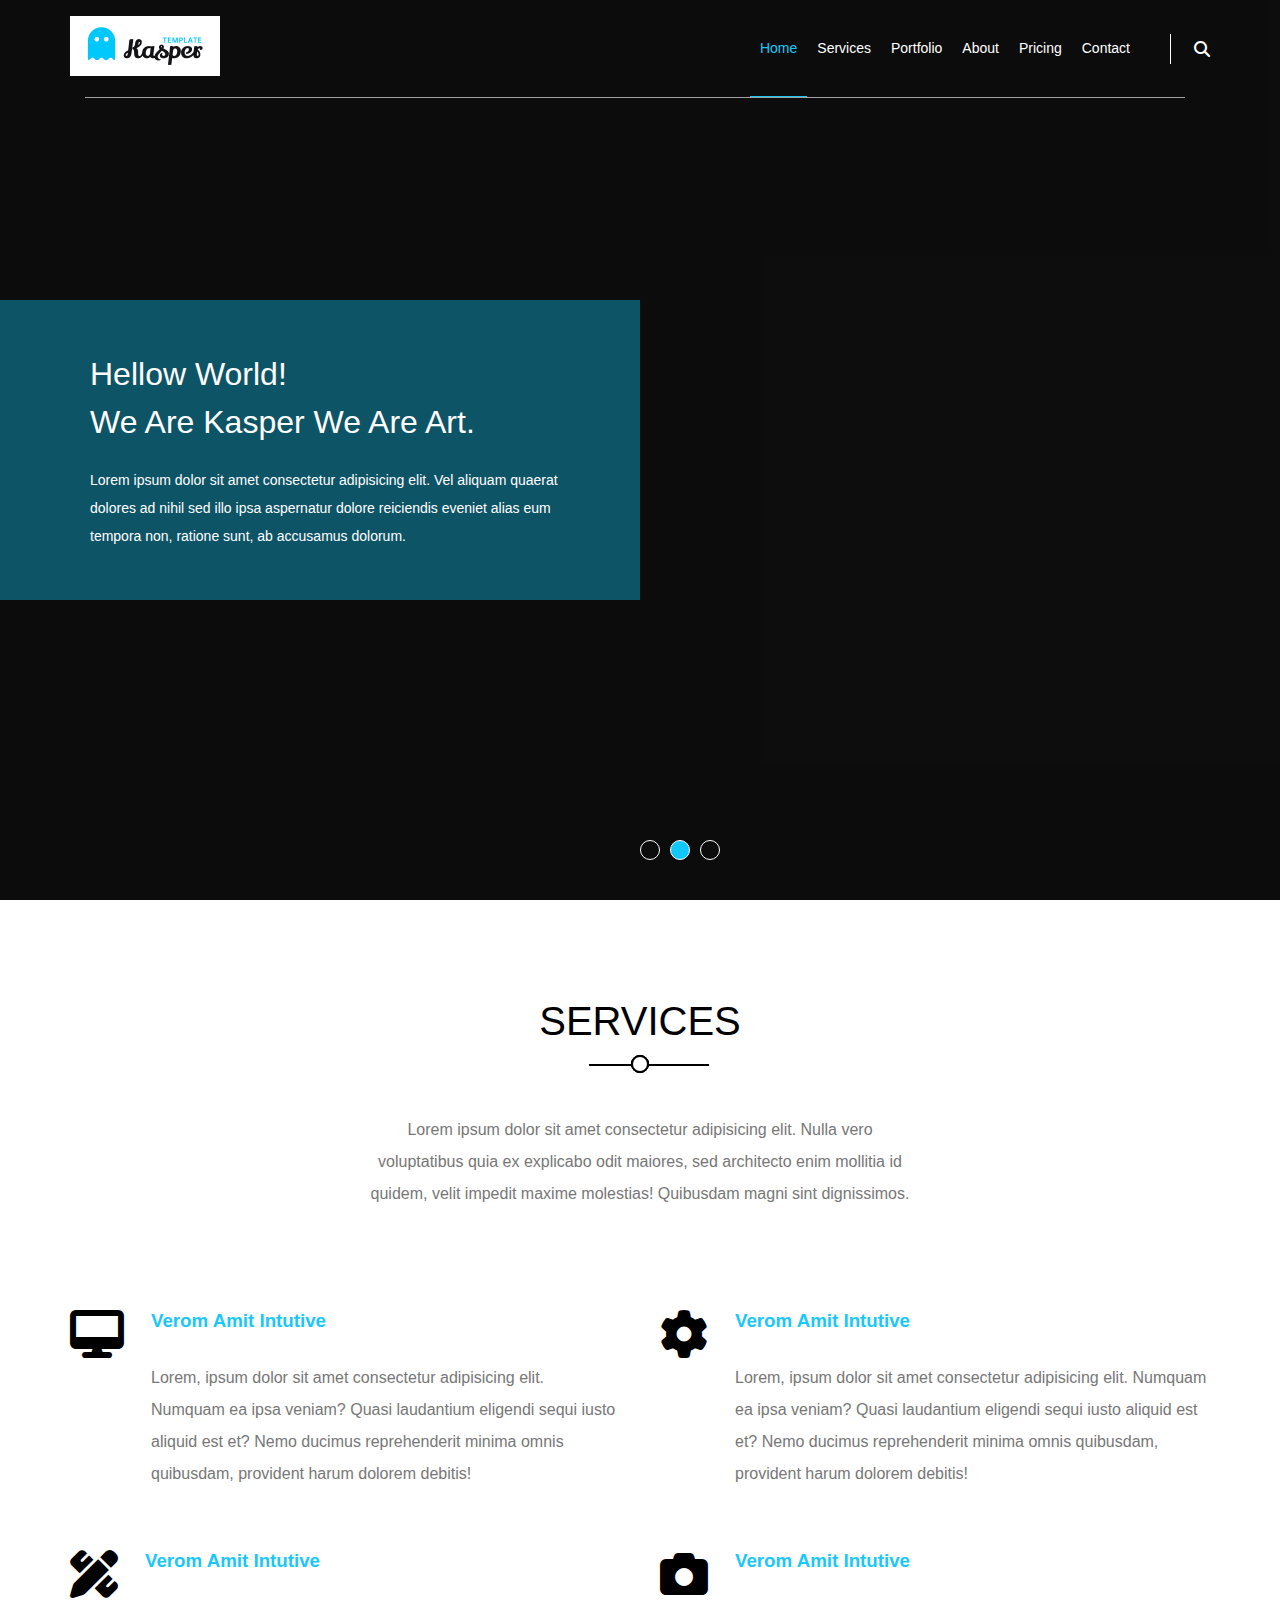
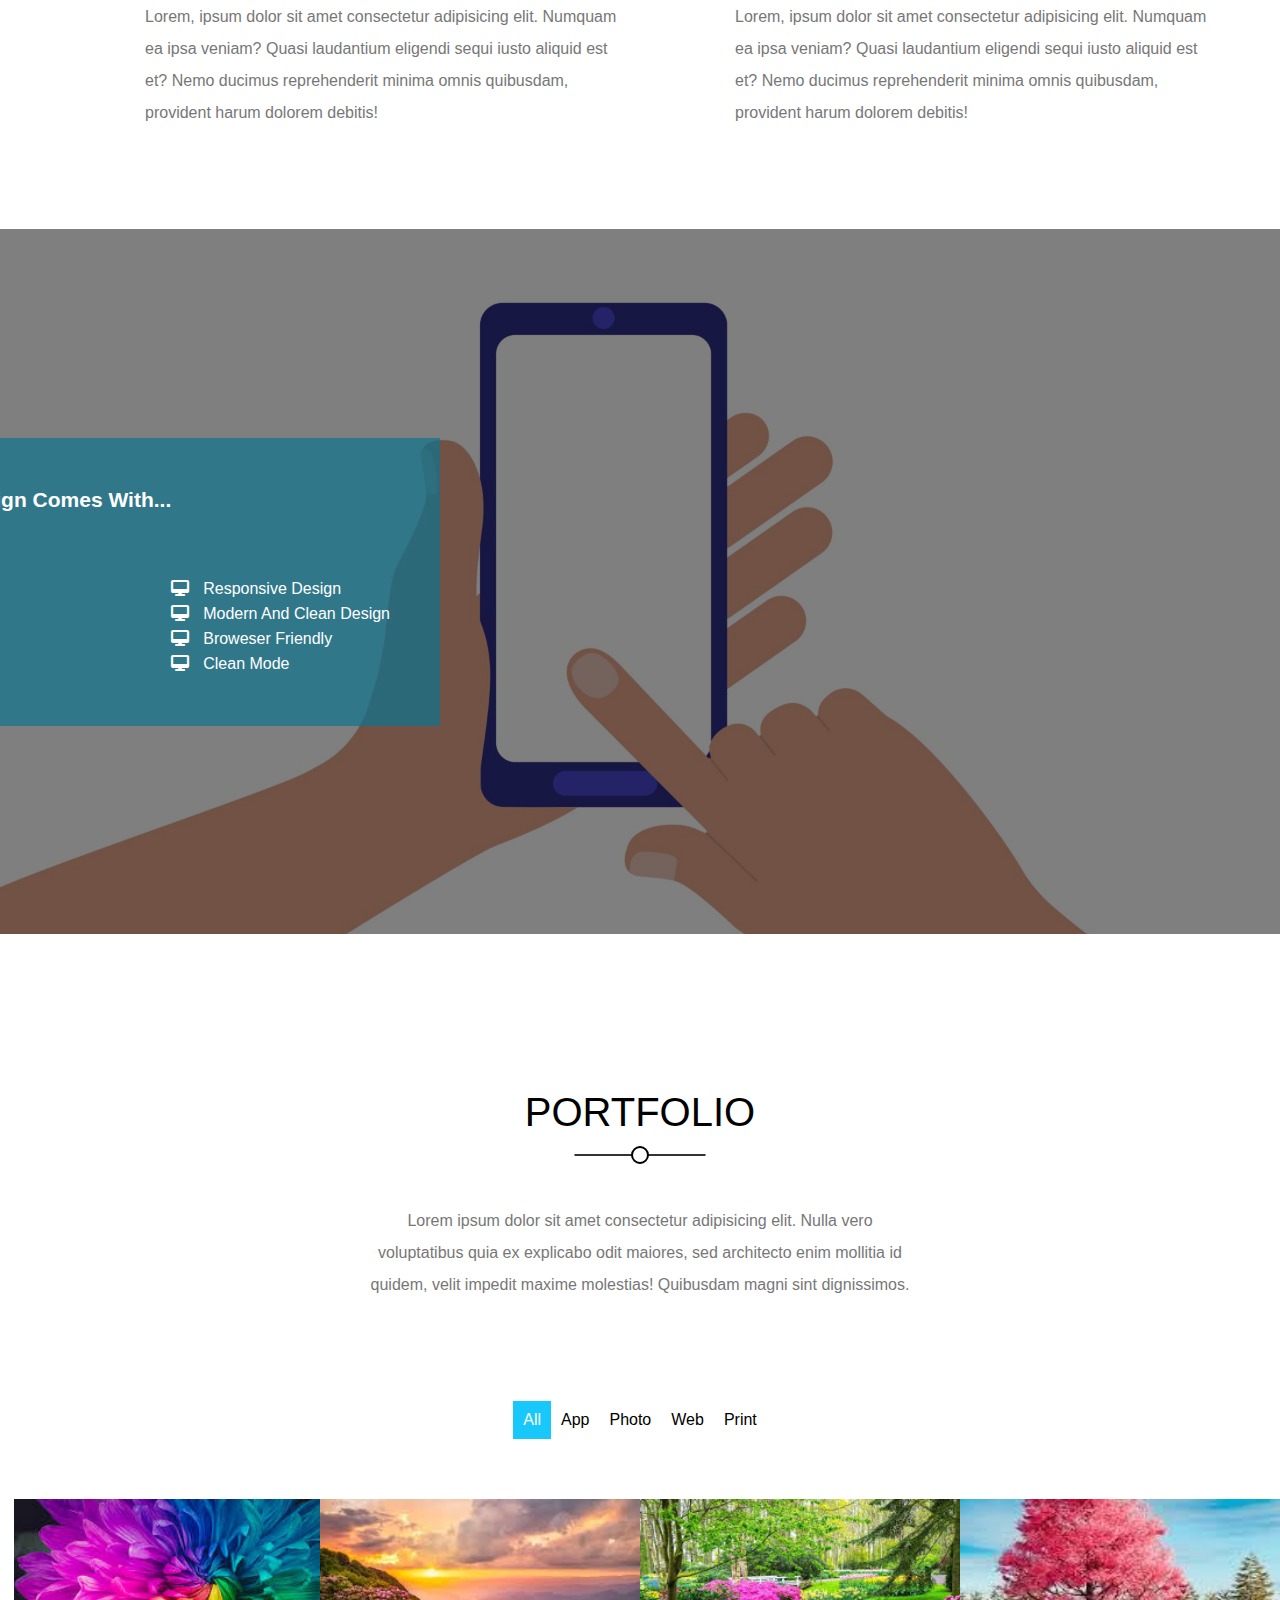
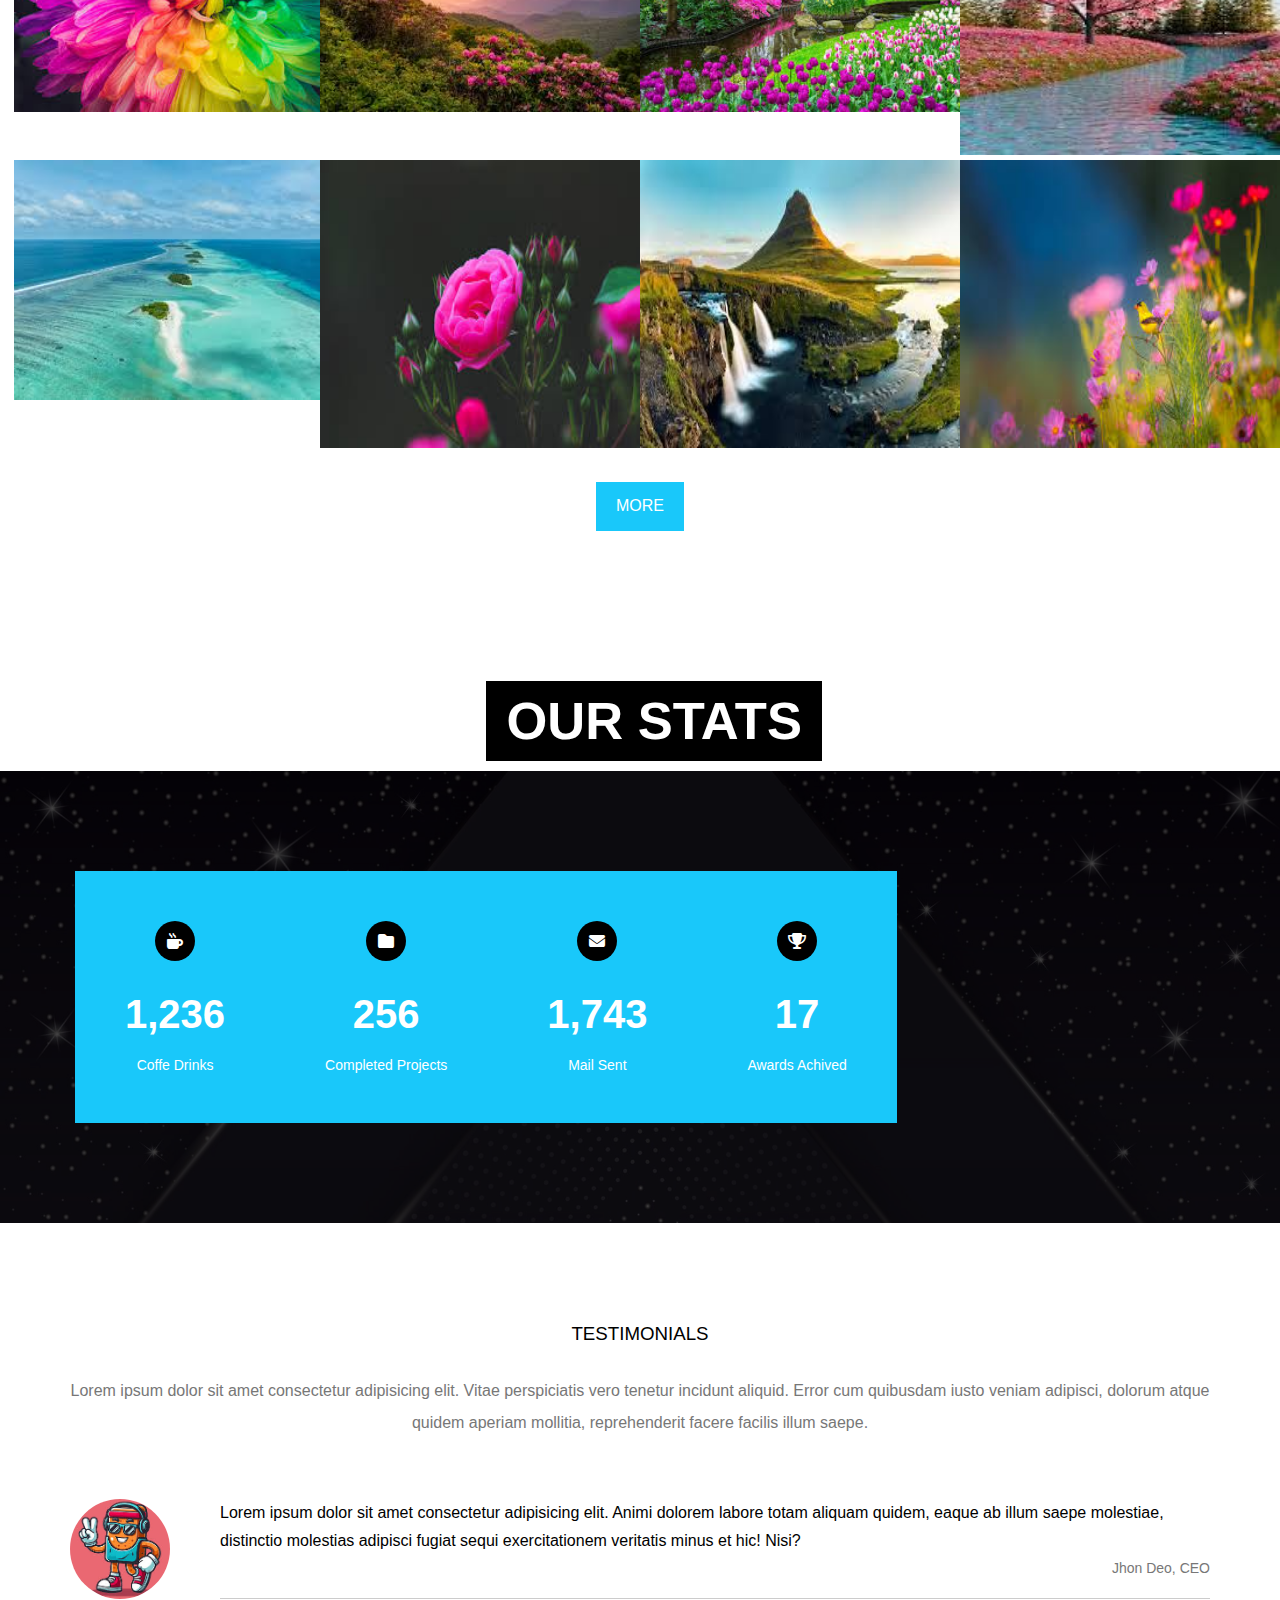
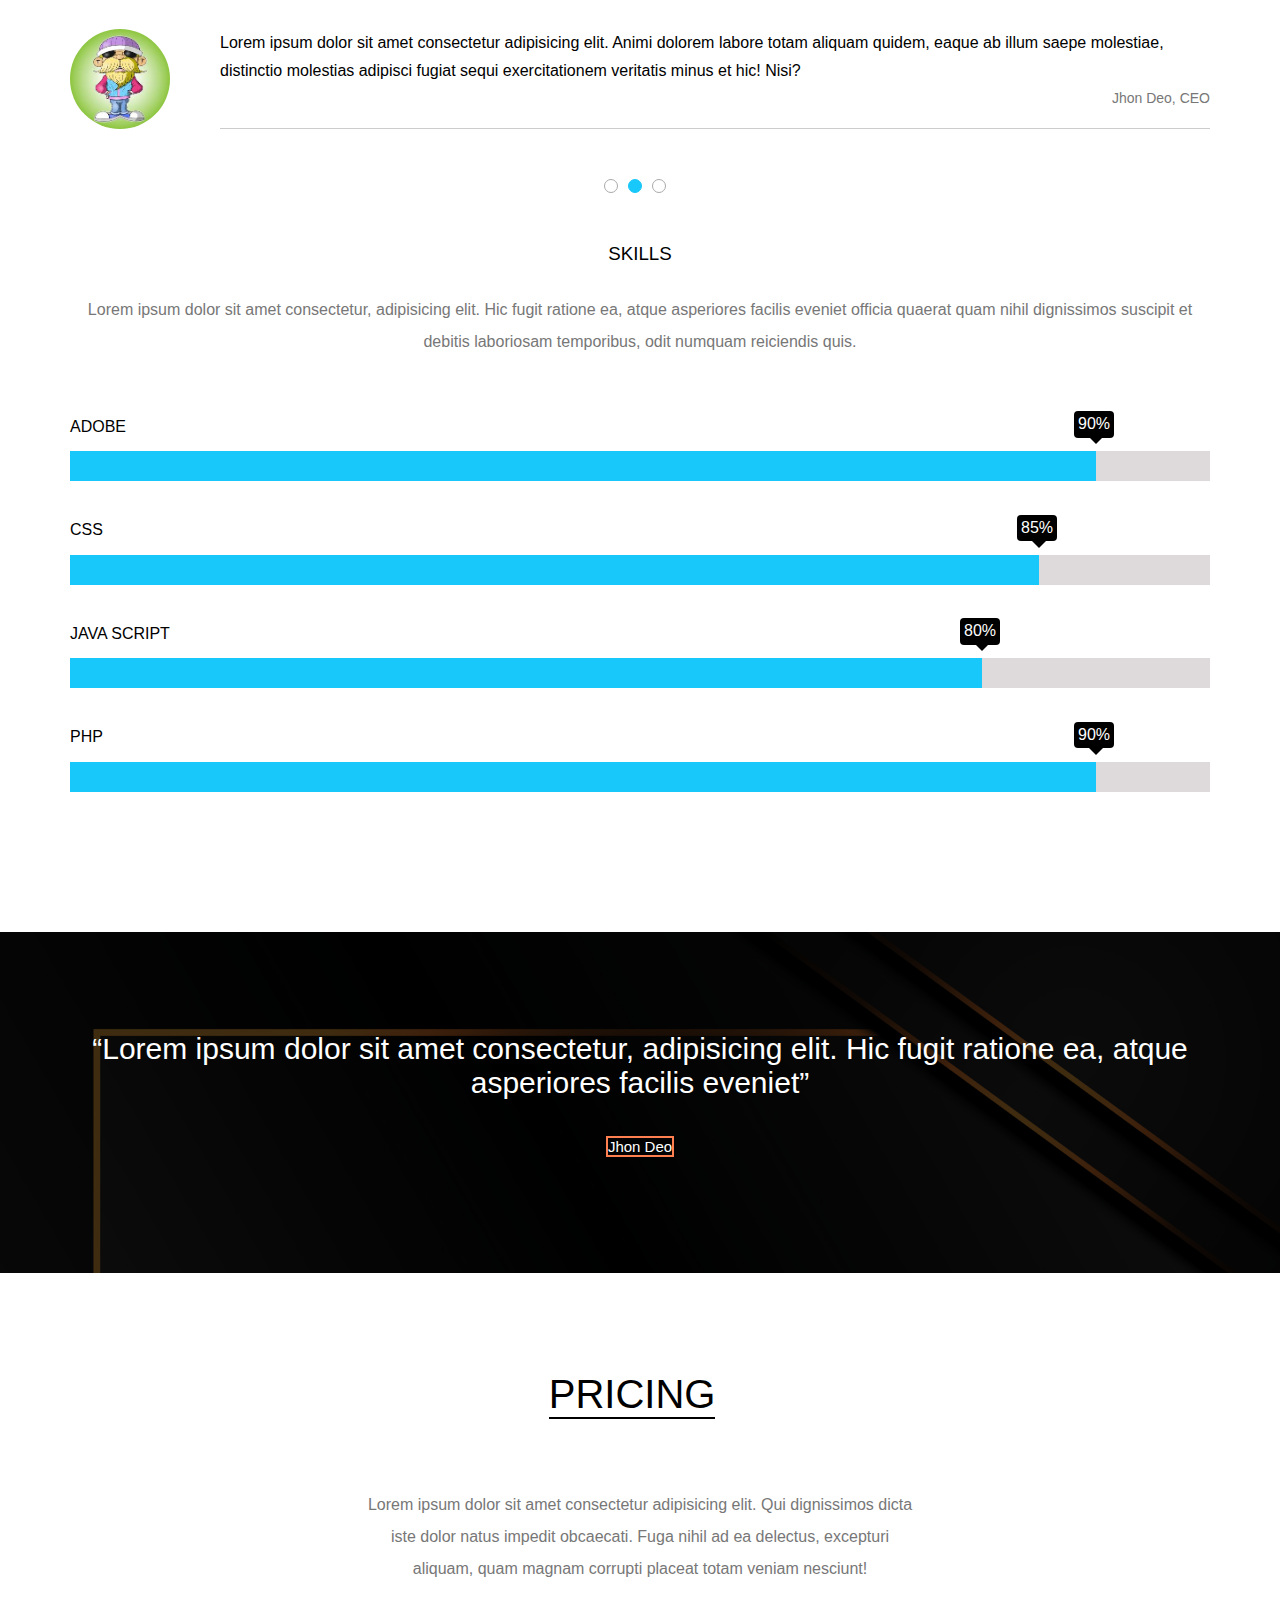
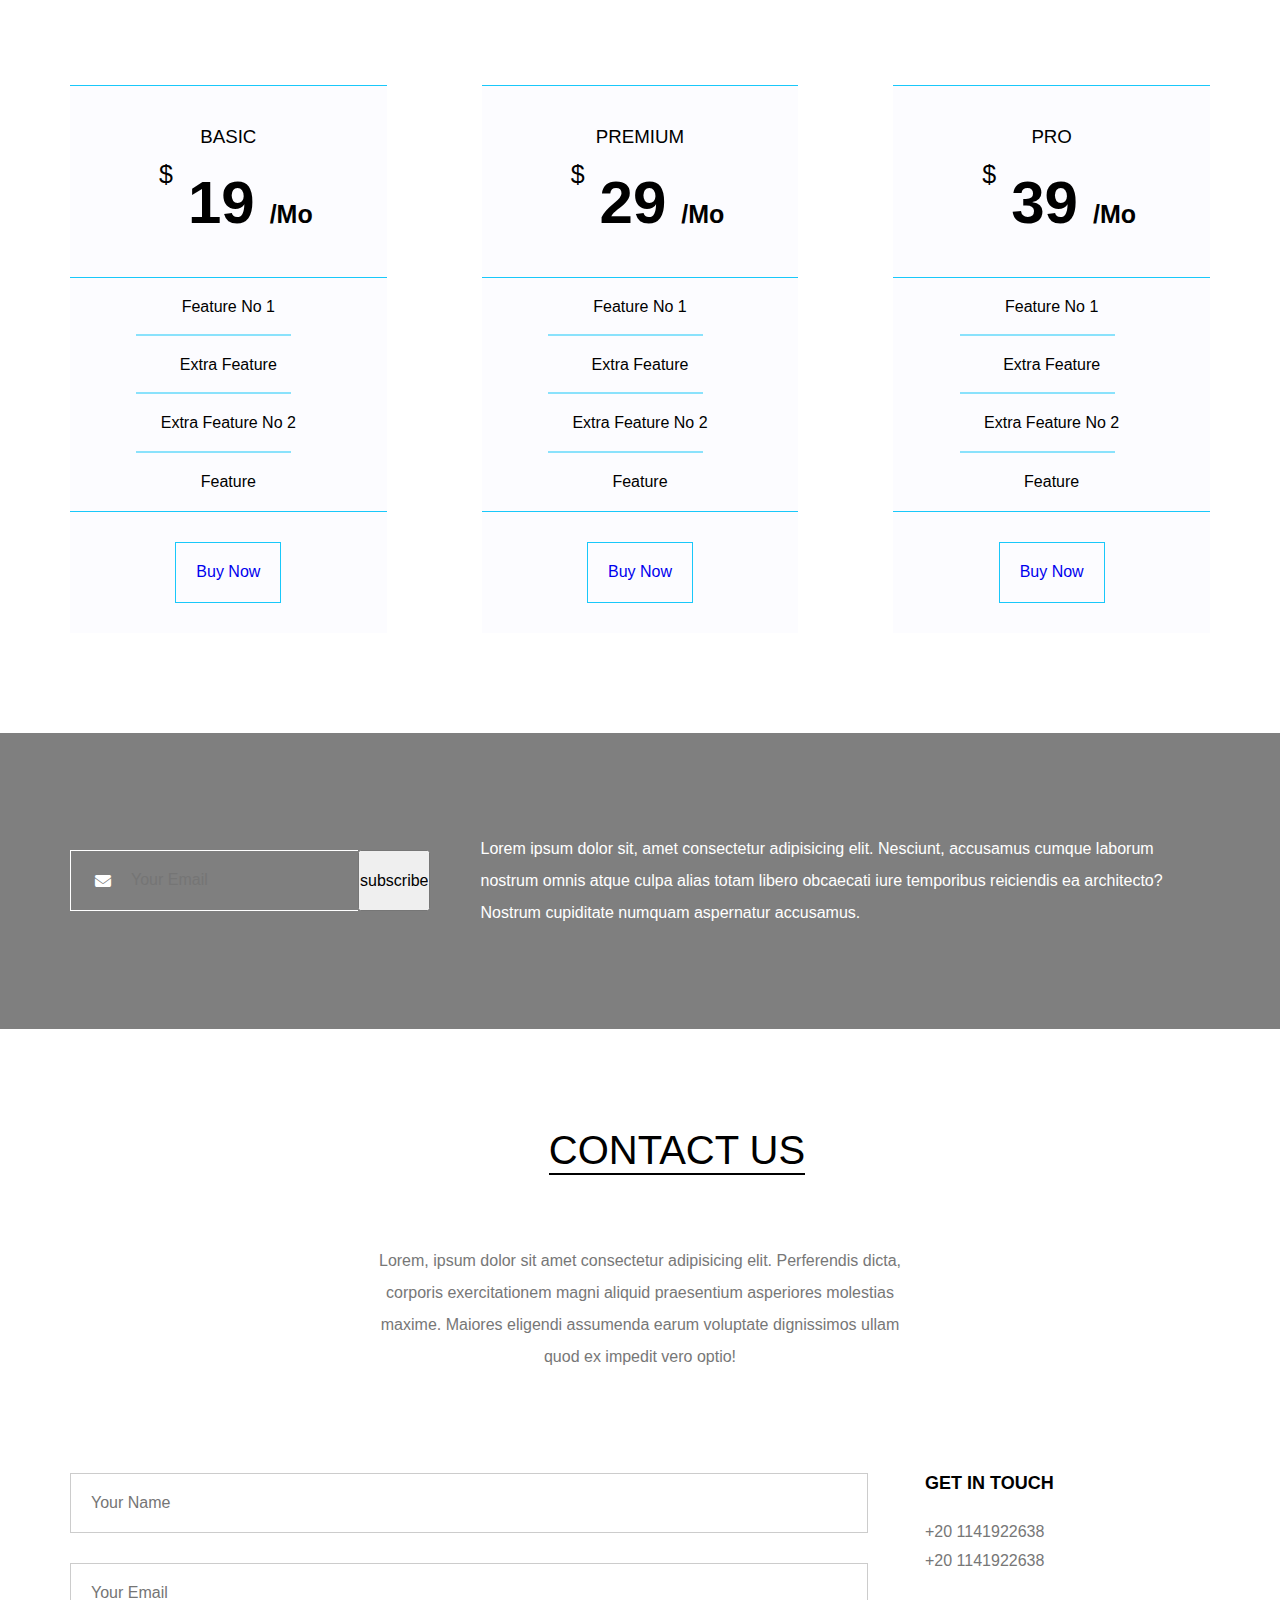
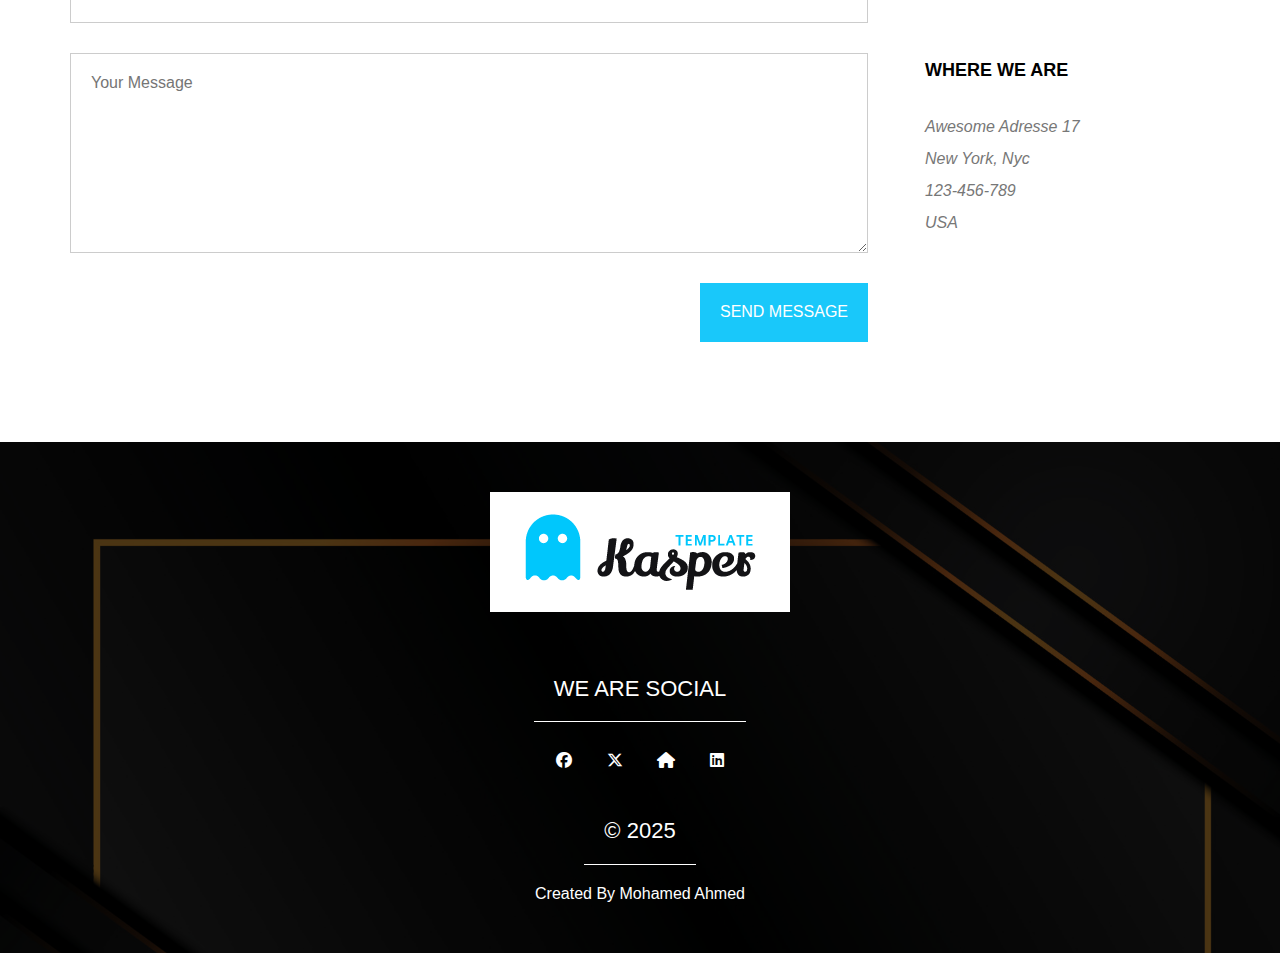
==== Design 2/index.html @ 69010853 "Add files via upload" ====
<!DOCTYPE html>
<html lang="en">
<head>
    <meta charset="UTF-8">
    <meta name="viewport" content="width=device-width, initial-scale=1.0">
    <title>Design 2</title>
    <!--Main Temblete Css File-->
    <link rel="stylesheet" href="css/master.css">
    <!--Render All Elements Normally-->
    <link rel="stylesheet" href="css/normalize.css">
    <!--Font Awesoem Library-->
    <link rel="stylesheet" href="css/all.min.css">
    <!--Type Of Text (Google Fonts)-->
    <link rel="preconnect" href="https://fonts.googleapis.com">
    <link rel="preconnect" href="https://fonts.gstatic.com" crossorigin>
    <link href="https://fonts.googleapis.com/css2?family=Open+Sans:ital,wght@0,300..800;1,300..800&display=swap" rel="stylesheet">
</head>
<body>
    <!--Start Header-->
    <header>
        <div class="container">
            <a href="#" class="logo">
                <img src="images/logo.png" alt="logo" />
            </a>
            <nav>
                <i class="fas fa-bars toggle-menu"></i>
                <ul>
                    <li><a class="active" href="#home">Home</a></li>
                    <li><a href="#services">Services</a></li>
                    <li><a href="#portfolio">Portfolio</a></li>
                    <li><a href="#about">About</a></li>
                    <li><a href="#pricing">Pricing</a></li>
                    <li><a href="#contact">Contact</a></li>
                </ul>
                <div class="form">
                    <i class="fas fa-search"></i>
                </div>
            </nav>
        </div>
    </header>
    <!--End Header-->
    <!--Start Landing-->
    <div class="landing">
        <div class="overlay"></div>
        <div class="text">
            <div class="content">
                <h2>
                    Hellow World!<br />
                    We Are Kasper We Are Art.
                </h2>
                <p>Lorem ipsum dolor sit amet consectetur adipisicing elit. Vel aliquam quaerat dolores ad nihil sed illo ipsa aspernatur dolore reiciendis eveniet alias eum tempora non, ratione sunt, ab accusamus dolorum.</p>
            </div>
        </div>
        <i class="fas fa-angel-left change-backround fa-2x"></i>
        <i class="fas fa-angel-right change-backround fa-2x"></i>
        <ul class="bolllets">
            <li></li>
            <li class="active" style="background-color: #10c8fa;"></li>
            <li></li>
        </ul>
    </div>
    <!--End Landing-->
    <!--Start Components--> 
    <!-- <div class="section">
        <div class="main-heading">
            <h2>Services</h2>
            <p>Lorem ipsum dolor sit amet consectetur adipisicing elit. Veritatis eius sit aperiam, hic ut sapiente nulla illum tempore dolores officia ipsam doloribus possimus fugit iure et, numquam optio totam recusandae!</p>
        </div>
    </div> -->
    <!--End Components-->
    <!--Start Services-->
    <div class="services" id="services">
        <div class="container">
            <div class="main-heading">
                <h2>Services</h2>
                <p>Lorem ipsum dolor sit amet consectetur adipisicing elit. Nulla vero voluptatibus quia ex explicabo odit maiores, sed architecto enim mollitia id quidem, velit impedit maxime molestias! Quibusdam magni sint dignissimos.</p>
            </div>
        <div class="services-container">
            <div class="box">
                <i class="fas fa-desktop fa-3x"></i>
                <div class="text">
                    <h3>Verom Amit Intutive</h3>
                    <p>Lorem, ipsum dolor sit amet consectetur adipisicing elit. Numquam ea ipsa veniam? Quasi laudantium eligendi sequi iusto aliquid est et? Nemo ducimus reprehenderit minima omnis quibusdam, provident harum dolorem debitis!</p>
                </div>
            </div>
            <div class="box">
                <i class="fas fa-cog fa-3x"></i>
                <div class="text">
                    <h3>Verom Amit Intutive</h3>
                    <p>Lorem, ipsum dolor sit amet consectetur adipisicing elit. Numquam ea ipsa veniam? Quasi laudantium eligendi sequi iusto aliquid est et? Nemo ducimus reprehenderit minima omnis quibusdam, provident harum dolorem debitis!</p>
                </div>
            </div>
            <div class="box">
                <i class="fas fa-pencil-ruler fa-3x"></i>
                <div class="text">
                    <h3>Verom Amit Intutive</h3>
                    <p>Lorem, ipsum dolor sit amet consectetur adipisicing elit. Numquam ea ipsa veniam? Quasi laudantium eligendi sequi iusto aliquid est et? Nemo ducimus reprehenderit minima omnis quibusdam, provident harum dolorem debitis!</p>
                </div>
            </div>
            <div class="box">
                <i class="fas fa-camera fa-3x"></i>
                <div class="text">
                    <h3>Verom Amit Intutive</h3>
                    <p>Lorem, ipsum dolor sit amet consectetur adipisicing elit. Numquam ea ipsa veniam? Quasi laudantium eligendi sequi iusto aliquid est et? Nemo ducimus reprehenderit minima omnis quibusdam, provident harum dolorem debitis!</p>
                </div>
            </div>
        </div>
        </div>
    </div>
    <!--End Services-->
    <!--Start Design-->
    <div class="design">
        <div class="text">
            <h2>Our Design Comes With...</h2>
            <ul>
                <li>Responsive Design</li>
                <li>Modern And Clean Design</li>
                <li>Broweser Friendly</li>
                <li>Clean Mode</li>
            </ul>
        </div>
    </div>
    <!--End Design-->
    <!--Start Portfolio-->
    <div class="portfolio" id="portfolio">
        <div class="container">
            <div class="main-heading">
                <h2>Portfolio</h2>
                <p>Lorem ipsum dolor sit amet consectetur adipisicing elit. Nulla vero voluptatibus quia ex explicabo odit maiores, sed architecto enim mollitia id quidem, velit impedit maxime molestias! Quibusdam magni sint dignissimos.</p>
            </div>
            <ul class="shuffle">
                <li class="active">All</li>
                <li>App</li>
                <li>Photo</li>
                <li>Web</li>
                <li>Print</li>
            </ul>
        </div>
        <div class="imgs-container">
            <div class="box">
                <img class="img1" src="images/shuffle 1.jpg" alt="">
                <div class="caption">
                    <h4>Awesome Image</h4>
                    <p>Photography</p>
                </div>
            </div>
            <div class="box">
                <img class="img2" src="images/shuffle 2jpg.jpg" alt="">
                <div class="caption">
                    <h4>Awesome Image</h4>
                    <p>Photography</p>
                </div>
            </div>
            <div class="box">
                <img class="img3" src="images/shuffle 3.jpg" alt="">
                <div class="caption">
                    <h4>Awesome Image</h4>
                    <p>Photography</p>
                </div>
            </div>
            <div class="box">
                <img class="img4" src="images/shuffle 44.jpg" alt="">
                <div class="caption">
                    <h4>Awesome Image</h4>
                    <p>Photography</p>
                </div>
            </div>
            <div class="box">
                <img class="img5" src="images/shuffle 5.jpg" alt="">
                <div class="caption">
                    <h4>Awesome Image</h4>
                    <p>Photography</p>
                </div>
            </div>
            <div class="box">
                <img class="img6" src="images/shuffle 6.jpg" alt="">
                <div class="caption">
                    <h4>Awesome Image</h4>
                    <p>Photography</p>
                </div>
            </div>
            <div class="box">
                <img class="img7" src="images/shuffle 7.jpg" alt="">
                <div class="caption">
                    <h4>Awesome Image</h4>
                    <p>Photography</p>
                </div>
            </div>
            <div class="box">
                <img class="img8" src="images/shuffle 8.jpg" alt="">
                <div class="caption">
                    <h4>Awesome Image</h4>
                    <p>Photography</p>
                </div>
            </div>
        </div>
        <a href="#" class="more">More</a>
    </div>
    <!--End Portfolio-->
    <!--Start Stats-->
    <div class="our-stats">
        <h2>Our Stats</h2>
    </div>
    <div class="stats">
        <div class="container">
            <div class="box">
                <i class="fa-solid fa-mug-hot"></i>
                <div class="number">1,236</div>
                <p>Coffe Drinks</p>
            </div>
            <div class="box">
                <i class="fa-solid fa-folder"></i>
                <div class="number">256</div>
                <p>Completed Projects</p>
            </div>
            <div class="box">
                <i class="fa-solid fa-envelope"></i>
                <div class="number">1,743</div>
                <p>Mail Sent</p>
            </div>
            <div class="box">
                <i class="fa-solid fa-trophy"></i>
                <div class="number">17</div>
                <p>Awards Achived</p>
            </div>
        </div>
    </div>
    <!--End Stats-->
    <!--Start Skills-->
    <div class="our-skills">
        <div class="container">
            <div class="test">
                <h3>Testimonials</h3>
                <p>
                    Lorem ipsum dolor sit amet consectetur adipisicing elit. Vitae perspiciatis vero tenetur incidunt aliquid. Error cum quibusdam iusto veniam adipisci, dolorum atque quidem aperiam mollitia, reprehenderit facere facilis illum saepe.
                </p>
                <div class="content">
                    <img src="images/skills 3.jpg" alt="" />
                    <div class="text">
                        Lorem ipsum dolor sit amet consectetur adipisicing elit. Animi dolorem labore totam aliquam quidem, eaque ab illum saepe molestiae, distinctio molestias adipisci fugiat sequi exercitationem veritatis minus et hic! Nisi?
                        <p>Jhon Deo, CEO</p>
                    </div>
                </div>
                <div class="content">
                    <img src="images/skills 4.jpg" alt="" />
                    <div class="text">
                        Lorem ipsum dolor sit amet consectetur adipisicing elit. Animi dolorem labore totam aliquam quidem, eaque ab illum saepe molestiae, distinctio molestias adipisci fugiat sequi exercitationem veritatis minus et hic! Nisi?
                        <p>Jhon Deo, CEO</p>
                    </div>
                </div>
                <ul class="bullets">
                    <li></li>
                    <li class="active"></li>
                    <li></li>
                </ul>
            </div>
            <div class="skills">
                <h3>Skills</h3>
                <p>
                    Lorem ipsum dolor sit amet consectetur, adipisicing elit. Hic fugit ratione ea, atque asperiores facilis eveniet officia quaerat quam nihil dignissimos suscipit et debitis laboriosam temporibus, odit numquam reiciendis quis.
                </p>
                <div class="prog-holder">
                    <h4>Adobe</h4>
                    <div class="prog">
                        <span style="width: 90%;" data-progress="90%"></span>
                    </div>
                </div>
                <div class="prog-holder">
                    <h4>Css</h4>
                    <div class="prog">
                        <span style="width: 85%;" data-progress="85%"></span>
                    </div>
                </div>
                <div class="prog-holder">
                    <h4>Java Script</h4>
                    <div class="prog">
                        <span style="width: 80%;" data-progress="80%"></span>
                    </div>
                </div>
                <div class="prog-holder">
                    <h4>Php</h4>
                    <div class="prog">
                        <span style="width: 90%;" data-progress="90%"></span>
                    </div>
                </div>
            </div>
        </div>
    </div>
    <!--End Skills-->
    <!--Start Quote-->
    <div class="quote">
        <div class="container">
            <q>Lorem ipsum dolor sit amet consectetur, adipisicing elit. Hic fugit ratione ea, atque asperiores facilis eveniet</q>
            <span>Jhon Deo</span>
        </div>
    </div>
    <!--End Quote-->
    <!--Start Pricing-->
    <div class="pricing" id="pricing">
        <div class="container">
            <div class="main-heading">
                <h2>Pricing</h2>
                <p>
                    Lorem ipsum dolor sit amet consectetur adipisicing elit. Qui dignissimos dicta iste dolor natus impedit obcaecati. Fuga nihil ad ea delectus, excepturi aliquam, quam magnam corrupti placeat totam veniam nesciunt!
                </p>
            </div>
            <div class="plans">
                <div class="plan">
                    <div class="head">
                        <h3>Basic</h3>
                        <span>19</span>
                    </div>
                    <ul>
                        <li>Feature No 1</li>
                        <li>Extra Feature</li>
                        <li>Extra Feature No 2</li>
                        <li>Feature</li>
                    </ul>
                    <div class="foot">
                        <a href="#">Buy Now</a>
                    </div>
                </div>
                <div class="plan">
                    <div class="head">
                        <h3>Premium</h3>
                        <span>29</span>
                    </div>
                    <ul>
                        <li>Feature No 1</li>
                        <li>Extra Feature</li>
                        <li>Extra Feature No 2</li>
                        <li>Feature</li>
                    </ul>
                    <div class="foot">
                        <a href="#">Buy Now</a>
                    </div>
                </div>
                <div class="plan">
                    <div class="head">
                        <h3>Pro</h3>
                        <span>39</span>
                    </div>
                    <ul>
                        <li>Feature No 1</li>
                        <li>Extra Feature</li>
                        <li>Extra Feature No 2</li>
                        <li>Feature</li>
                    </ul>
                    <div class="foot">
                        <a href="#">Buy Now</a>
                    </div>
                    </div>
                </div>
                </div>
            </div>
        </div>
    </div>
    <!--End Pricing-->
    <!--Strat Subscribe-->
    <div class="subscribe">
        <div class="container">
            <form action="">
                <i class="fa-solid fa-envelope"></i>
                <input type="email" name="mail" placeholder="Your Email" />
                <input type="submit" value="subscribe">
            </form>
            <p>
                Lorem ipsum dolor sit, amet consectetur adipisicing elit. Nesciunt, accusamus cumque laborum nostrum omnis atque culpa alias totam libero obcaecati iure temporibus reiciendis ea architecto? Nostrum cupiditate numquam aspernatur accusamus.
            </p>
        </div>
    </div>
    <!--End Subscribe-->
    <!--Satrt Contact-->
    <div class="contact" id="contact">
        <div class="container">
            <div class="main-heading">
                <h2>Contact Us</h2>
                <p>
                    Lorem, ipsum dolor sit amet consectetur adipisicing elit. Perferendis dicta, corporis exercitationem magni aliquid praesentium asperiores molestias maxime. Maiores eligendi assumenda earum voluptate dignissimos ullam quod ex impedit vero optio!
                </p>
            </div>
            <div class="content">
                <form action="">
                    <input class="main-input" type="text" name="name" placeholder="Your Name">
                    <input class="main-input" type="email" name="mail" placeholder="Your Email">
                    <textarea name="massage" placeholder="Your Message" class="main-input"></textarea>
                    <input type="submit" value="Send Message" style="background-color: var(--main-color);
                    color: white;
                    padding: 20px;
                    text-transform: uppercase;
                    display: flex;
                    margin-left: auto;
                    border: none;
                    cursor: pointer;">
                </form>
                <div class="info">
                <h4>Get In Touch</h4>
                <span class="phone">+20 1141922638</span>
                <span class="phone">+20 1141922638</span>
                <h4>Where We Are</h4>
                <address>Awesome Adresse 17<br />New York, Nyc<br />123-456-789<br />USA</address>
                </div>
            </div>
        </div>
    </div>
    <!--End Contact-->
    <!--Start Footer-->
    <div class="footer">
        <div class="container">
            <img src="images/logo.png" style="background-color: white;" alt="Logo">
            <p>We Are Social</p>
            <div class="social-icons">
                <i class="fa-brands fa-facebook"></i>
                <i class="fa-brands fa-x-twitter"></i>
                <i class="fa-solid fa-house"></i>
                <i class="fa-brands fa-linkedin"></i>
            </div>
            <p class="coptright">&copy; 2025 <div>Created By <span>Mohamed Ahmed</span>
            </div>
        </div>
    </div>
    <!--End Footer-->
</body>
</html>
---- Design 2/css/master.css ----
@import url(https://cdnjs.cloudflare.com/ajax/libs/font-awesome/6.7.2/css/all.min.css);
:root{
    --main-color: #19c8fa;
    --transparent-color: rgb(15 116 143 / 70%);
    --section-padding: 100px
}

*{
    box-sizing: border-box;
    padding: 0;
    margin: 0;
    -webkit-box-sizing: border-box;
    -moz-box-sizing: border-box;
}

html{
    scroll-behavior: smooth;
}

body{
    font-family: "Open Snas", sans-serif;
}

ul{
    list-style: none;
}

.container{
    padding-left: 15px;
    padding-right: 15px;
    margin-left: auto;
    margin-right: auto;
}

/* Small */
@media (min-width: 768px){
    .container{
        width: 750px;
    }
}


/* Medium */
@media (min-width: 992px){
    .container{
        width: 970px;
    }
}


/* Large */
@media (min-width: 1200px){
    .container{
        width: 1170px;
    }
}

/* End Global Rules */

/* Start Header */

header{
    position: absolute;
    z-index: 2;
    width: 100%;
    left: 0;
}


header .container{
    display: flex;
    justify-content: space-between;
    align-items: center;
    position: relative;
    min-height: 97px;
}

header .container::after{
    content: '';
    position: absolute;
    height: 1px;
    background-color: #a2a2a2;
    width: 94%;
    left: 30px;
    margin-bottom: -97px;

}

header .logo img{
    height: 60px;
    background-color: white;
}

header nav{
    flex: 1;
    display: flex;
    align-items: center;
    justify-content: flex-end;
}

header nav .toggle-menu{
    color: white;
    font-size: 22px;
}

@media (min-width:768px){
    header nav .toggle-menu{
        display: none;
    }
}

header nav ul{
    display: flex;
}

@media (max-width:767px){
    header nav ul{
        display: none;
    }
    header nav .toggle-menu:hover + ul{
        display: flex;
        flex-direction: column;
        background-color: black;
        position: absolute;
        left: 0;
        top: 100%;
        width: 100%;
    }
}

header nav ul li a{
    padding: 40px 10px;
    display: block;
    color: white;
    text-decoration: none;
    transition: 0.3s;
    font-size: 14px;
    position: relative;
    z-index: 2;
}

header nav ul li a.active,
header nav ul li a:hover{
    color: var(--main-color);
    border-bottom:1px solid ;
}

header nav .form{
    width: 40px;
    height: 30px;
    position: relative;
    margin-left: 30px;
    border-left: 1px solid white;
}

header nav .form i{
    color: white;
    position: absolute;
    top: 50%;
    transform: translateY(-50%);
    right: 0;
}
/* End Header */

/* Start Landing */

.landing{
    min-height: 100vh;
    background-image: url(../images/vecteezy_cute-animal-on-nature-ai-image_26993651.jpg);
    background-color: #1f201f;
    background-size: cover;
    position: relative;
}

.landing .overlay{
    position: absolute;
    left: 0;
    top: 0;
    width: 100%;
    height: 100%;
    background-color: rgb(0 0 0 / 60%);
}

.landing .text{
    position: absolute;
    left: 0;
    top: 50%;
    transform: translateY(-50%);
    width: 50%;
    padding: 50px;
    background-color: var(--transparent-color);
    color: white;
    display: flex;
    justify-content: flex-end;
}

@media (max-width:767px){
    .landing .text{
        width: 100%;
    }
    .landing .text .content{
        max-width: 100%;
    }
}


.landing .text .content{
    max-width: 500px;
}

.landing .text .content h2{
    font-size: 32PX;
    font-weight: normal;
    line-height: 1.5;
    margin-bottom: 20px;
}

.landing .text .content P{
    font-size: 14px;
    line-height: 2;
}

.landing .change-backround{
    position: absolute;
    top: 50%;
    transform: translateY(-50%);
    color: #ddd;
}

@media (max-width:767px){
    .landing .change-backround{
        display: none;
    }
}
.landing .fa-angle-left{
    left: 30px;
}

.landing .fa-angle-right{
    right: 30px;
}

.landing ul{
    position: absolute;
    left: 50%;
    transform: translateY(-50%);
    display: flex;
    bottom: 30px;
}

.landing ul li{
    width: 20px;
    height: 20px;
    border: 1px solid white;
    border-radius: 50%;
    margin-right: 10px;
}

.landing .bollets li li.active{
    background-color: var(--main-color);
    border-color: var(--main-color);
}
/* End Landing */

/* Start Components */

.section{
    padding: 100px;
}

.main-heading{
    text-align: center;
}
.main-heading::before{
    position: absolute;
    left: 46%;
    height: 2px;
    background-color: black;
    content: "";
    transform: translateY(-50%);
    bottom: -167px;
    width: 120px;
}

.main-heading::after{
    position: absolute;
    left: 50%;
    height: 14px;
    content: "";
    transform: translateX(-50%);
    width: 14px;
    border-radius: 50%;
    border: 2px solid black;
    bottom: -173px;
    background-color: white;
}
.main-heading h2{
    font-weight: normal;
    font-size: 40px;
    position: relative;
    margin-bottom: 70px;
    text-transform: uppercase;
    margin-top: -2px;
}

.main-heading p{
    width: 550px;
    margin: 0 auto 100px;
    max-width: 100%;
    line-height: 2;
    color: #777;
}

/* End Components */

/* Start Services */

@media (min-width:768px){
    .services .services-container{
        display: grid;
        grid-template-columns: repeat(auto-fill,minmax(450px, 1fr));
        grid-column-gap: 40px;
        grid-row-gap: 60px;
    }
}

.services{
    padding-top: var(--section-padding);
    padding-bottom: var(--section-padding);
}

.services .box{
    display: flex;
}

@media (max-width:767px){
    .services .box{
    display: flex;
    flex-direction:column;
    text-align: center;
    }
}

@media (max-width: 767px) {
    .services .srv-box {
    display: flex;
    flex-direction: column;
    text-align: center;
    margin-bottom: 40px;
    }
    .services .srv-box i {
    margin: 0 0 30px;
    }
}

.services .box h3{
    margin-bottom: 30px;
    color: var(--main-color);
}

.services .box p{
    line-height: 2;
    color: #777;

}

.services .box i{
    margin-right: 27px;
}

/* End Services */

/* Strat Design */

.design{
    padding-top: var(--section-padding);
    padding-bottom: var(--section-padding);
    height: 705px;
    position: relative;
    background-image: url(../images/44290022-hand-holding-mobile-phone-and-forefinger-touching-empty_generated.jpg);
    background-size: cover;
    display: flex;
    align-items: center;
}

@media (max-width:767px){
    .design .text{
        width: 100%;
    }
    .landing ul li{
        max-width: 100%;
    }
}

.design::before{
    content: "";
    width: 100%;
    height: 100%;
    left: 0;
    top: 0;
    position: absolute;
    background-color: rgb(0 0 0 / 50%);
}

.design .text h2{
    font-size: 21px;
    margin-bottom: 0;
    padding-left: 0;
}

.design .text ul{
    margin-top: 88px;
    line-height: 1.5;
}

.design .text{
    position: absolute;
    left: -200px;
    top: 50%;
    transform: translateY(-50%);
    width: 50%;
    padding: 50px;
    background-color: var(--transparent-color);
    color: white;
    display: flex;
    justify-content: flex-end;
}

.design .text ul li::before{
    font-family: 'Font Awesome 5 Free';
    content: '\f390';
    font-weight: 900;
    margin-right: 14px;
    top: 1px;
}

/* End Services */
/* Start Portfolio */

.portfolio{
    padding-top: var(--section-padding);
    padding-bottom: var(--section-padding);
}


.portfolio .container .main-heading h2{
    margin-top: 55px;
}


.portfolio .container .main-heading h2::after{
    position: absolute;
    left: 50%;
    height: 14px;
    content: "";
    transform: translateX(-50%);
    width: 14px;
    border-radius: 50%;
    border: 2px solid black;
    bottom: -29px;
    background-color: white;
}

.portfolio .container .main-heading h2::before{
    content: "";
    position: absolute;
    left: 50%;
    transform: translateX(-50%);
    width: 131px;
    height: 14px;
    border-bottom: 2px solid #333;
    bottom: -21px;
    background-color: #fff;
}

.portfolio .shuffle{
    display: flex;
    justify-content: center;
}

.portfolio .shuffle li{
    padding: 10px;
}

.portfolio .shuffle li.active{
    background-color: var(--main-color);
    color: white;
}

.portfolio .imgs-container{
    display: flex;
    flex-wrap: wrap;
    margin-top: 60px;
}

.portfolio .imgs-container .box{
    position: relative;
    overflow: hidden;
}

.portfolio .imgs-container .box:hover .caption{
    bottom: 0;
}

.portfolio .imgs-container .box:hover img{
    transform: rotate(3deg) scale(1.1);
}

@media (min-width: 768px){
    .portfolio .imgs-container .box{
        flex-basis: 50%;
    }
}

@media (min-width: 1199px){
    .portfolio .imgs-container .box{
        flex-basis: 25%;
    }
}


.portfolio .imgs-container .box img{
    max-width: 100%;
    transition: 0.3s;
}

.portfolio .imgs-container .box .caption{
    position: absolute;
    left: 0;
    background-color: white;
    width: 100%;
    transition: 0.3s;
    bottom: -100%;
    padding: 20px;
}


.img1{
    width: 429px;
    margin-left: 14px;
}

.img2{
    width: 414px;
}

.img3{
    width: 421px;
}


.img4{
    width: 359px;
    height: 256px;
}

.img5{
    width: 399px;
    margin-left: 14px;
}

.img6{
    width: 403px;
    height: 288px;
}


.img7{
    width: 403px;
    height: 288px;
}


.img8{
    width: 359px;
    height: 288px;
}

.portfolio .more{
    background-color: var(--main-color);
    color: white;
    display: block;
    padding: 15px 20px;
    width: fit-content;
    margin: 30px auto;
    text-decoration: none;
    text-transform: uppercase;
}

/* End Portfolio */

/* Start Stats */
.our-stats{
    display: flex;
    margin-top: 20px;
    margin-bottom: 10px;
    background-color: black;
    width: fit-content;
    position: relative;
    left: 38%;
    color: white;
    font-size: 35px;
    border: none;
    text-transform: uppercase;
    padding: 10px 20px;
}
.stats{
    padding-top: var(--section-padding);
    padding-bottom: var(--section-padding);
    text-align: center;
    background-image: url(../images/freepik__upload__20689.png);
    position: relative;
    background-size: cover;
}

.stats::before{
    content: "";
    position: absolute;
    width: 100%;
    height: 100%;
    left: 0;
    top: 0;
    background-color: rgb(0 0 0 / 70%);
}

.stats .container{
    position: relative;
    display: flex;
    flex-wrap: wrap;
    margin-right: 50px;
}

.stats .container .box{
    color: white;
    padding: 50px;
    background-color: var(--main-color);
} 

@media (max-width: 767px) {
    .stats .container .box{
        flex-basis: 100%;
    }
}
@media (min-width: 768px) {
    .stats .cominntainer .box{
        flex-basis: 50%;
    }
}
@media (min-width: 992px) {
    .stats .cominntainer .box{
        flex-basis: 25%;
    }
}

.stats .container .box i{
    width: 40px;
    height: 40px;
    display: flex;
    background-color: black;
    border-radius: 50%;
    justify-content: center;
    align-items: center;
    margin: 0 auto 30px;
}

.stats .container .box .number{
    font-size: 40px;
    font-weight: bold;
    margin: 0 0 20px;
}

.stats .container .box p{
    font-size: 14px;
}
/* End Stats */

/* Start Skills */

.our-skills{
    padding-top: var(--section-padding);
    padding-bottom: var(--section-padding);
}

.our-skills .container{
    display: flex;
    justify-content: space-between;
    flex-wrap: wrap;
}

@media (min-width:992px){
    .our-skills > div{
        flex-basis: 45%;
    }
}
.our-skills .container > div > h3{
    margin: 0 0 30px;
    font-weight: normal;
    text-align: center;
    text-transform: uppercase;
}

.our-skills .container > div > p{
    color: #777;
    line-height: 2;
    text-align: center;
    margin-bottom: 60px;
}

.our-skills .test .content{
    display: flex;
    margin-bottom: 30px;
}


.our-skills .test .content img{
    width: 100px;
    border-radius: 50%;
    margin-right: 50px;
}

@media (max-width:787px){
    .our-skills .container .test
    {
        flex-direction: column;
        text-align: center;
    }
    .our-skills .test .content img{
        margin: 0 auto 20px;
    }
} 

.our-skills .test .text{
    line-height: 1.8;
    border-bottom: 1px solid #ccc;
}

.our-skills .test .text p{
    color: #777;
    text-align: right;
    margin-bottom: 10px;
    font-size: 14px;
}

.our-skills .test .bullets{
    display: flex;
    justify-content: center;
    margin-top: 50px;
    margin-bottom: 50px;
}

.our-skills .test .bullets li{
    width: 14px;
    height: 14px;
    border: 1px solid #aaa;
    border-radius: 50%;
    margin-right: 10px;
}

.our-skills .test .bullets li.active{
    background-color: var(--main-color);
    border-color: var(--main-color);
}

.our-skills .skills .prog-holder{
    margin-bottom: 40px;
}

.our-skills .skills .prog-holder h4{
    text-transform: uppercase;
    margin-bottom: 15px;
    font-weight: normal;
}

.our-skills .skills .prog-holder .prog{
    height: 30px;
    background-color: #dedadc;
}

.our-skills .skills .prog-holder .image1 img{
    position: absolute;
    left: 260px;
    height: 18px;
}
.our-skills .skills .prog-holder .image2 img{
    position: absolute;
    left: 235px;
    height: 26px;
}

.our-skills .skills .prog-holder .prog span{
    width: 90%;
    height: 100%;
    display: block;
    background-color: var(--main-color);
    position: relative;
}


.our-skills .skills .prog-holder .prog span::before{
    content: attr(data-progress);
    position: absolute;
    color: white;
    background-color: black;
    top: -40px;
    right: -18px;
    width: 40px;
    text-align: center;
    border-radius: 4px;
    padding: 4px 0;
}


.our-skills .skills .prog-holder .prog span::after{
    content: "";
    position: absolute;
    border-style: solid;
    border-color: black transparent transparent;
    right: -8px;
    top: -15px;
    border-width: 8px;
}

/* End Skills */

/* Start Quote */

.quote{
    padding-top: var(--section-padding);
    padding-bottom: var(--section-padding);
    background-image: url(../images/vecteezy_luxury-abstract-background-with-golden-and-black-shapes_7105007-1.jpg);
    position: relative;
    text-align: center;
    color: white;
    background-size: cover;
}

.quote::before{
    width: 100%;
    height: 100%;
    position: absolute;
    background-color: rgb(0 0 0 / 75%);
    left: 0;
    top: 0;
    content: "";
}

.quote .container{
    position: relative;
}

.quote q{
    font-size: 30px;
    margin-bottom: 20px;
    display: block;
}

.quote span{
    border: 2px solid coral;
    line-height: 3.5;
    font-size: 15px;
    text-transform: full-width;
}

/* End Quote */
/* Start Pricing */

.pricing .container .main-heading h2{
    border-bottom: 1px solid black;
    border-bottom-width: 2px;
    width: fit-content;
    left: 42%;
}


.pricing{
    padding-top: var(--section-padding);
    padding-bottom: var(--section-padding);
}

.pricing .plans{
    display: grid;
    grid-template-columns: repeat(auto-fill, minmax(250px, 1fr));
    gap: 95px;
}

.pricing .plan{
    background-color: #fcfcff;
    text-align: center;
}

.pricing .plans .plan .head{
    border-top: 1px solid var(--main-color);
    border-bottom: 1px solid var(--main-color);
    padding: 40px 20px;
}

.pricing .plans .plan .head h3{
    font-weight: normal;
    margin-bottom: 20px;
    text-transform: uppercase;
}

.pricing .plans .plan .head span{
    font-size: 60px;
    font-weight: bold;
    position: relative;
}

.pricing .plans .plan .head span::before{
    content: "$";
    font-size: 25px;
    position: relative;
    top: -40px;
    margin-right: 15px;
    font-weight: normal;
}

.pricing .plans .plan .head span::after{
    content: '/Mo';
    font-size: 25px;
    position: relative;
    right: -15px;
}

.pricing .plans .plan ul{
    border-bottom: 1px solid var(--main-color);
}

.pricing .plans .plan ul li{
    padding: 20px;
    position: relative;
}

.pricing .plans .plan ul li:not(:last-child)::after{
    content: "";
    width: 155px;
    height: 1px;
    background-color: var(--main-color);
    position: absolute;
    left: 21%;
    transform: translateY(-50%);
    bottom: 0;
}

.pricing .plans .plan .foot a{
    display: block;
    padding: 20px 20px;
    text-decoration: none;
    border: 1px solid var(--main-color);
    width: fit-content;
    margin: 30px auto;
}

.pricing .contact-text{
    text-align: center;
    margin: 50px auto 20px;
    font-size: 20px;
}

.pricing button{
    display: block;
    width: fit-content;
    padding: 15px 30px;
    text-decoration: none;
    margin: 20px auto;
    margin-top: 20px;
    background-color: var(--main-color);
    color: white;
    margin-top: -40px;
}
/* End Pricing */

/* Start Subscribe */

.subscribe{
    padding-top: var(--section-padding);
    padding-bottom: var(--section-padding);
    background-image: url(../images/aodr_1saj_180307.jpg);
    background-size: cover;
    position: relative;
    color: white;
}

.subscribe::before{
    content: "";
    top: 0;
    left: 0;
    width: 100%;
    height: 100%;
    background-color: rgb(0 0 0 / 50%);
    position: absolute;
}

.subscribe .container{
    position: relative;
    align-items: center;
    display: flex;
}

@media (max-width:991px){
    .subscribe .container{
        flex-direction: column;
    }
}

.subscribe form{
    display: flex;
    position: relative;
    width: 500px;
    max-width: 100%;
}

.subscribe form i{
    position: absolute;
    top: 50%;
    transform: translateY(-50%);
    left: 25px;
}

.subscribe form input[type="email"]{
    border: 1px solid white;
    border-right: none;
    background: none;
    padding: 20px 20px 20px 60px;
    caret-color: var(--main-color);
    color: white;
}

.subscribe form input[type="sumbit"]{
    width: 130px;
    background-color: var(--main-color);
    color: white;
    border: 1px solid white;
    border-left: none;
    text-transform: uppercase;
    padding: 10px 20px;
}

.subscribe form input[type="email"]:focus,
.subscribe form input[type="sumbit"]:focus{
    outline: none;
}

.subscribe form::placeholder{
    color: white;
}

.subscribe p{
    line-height: 2;
    margin-left: 50px;
}

@media (max-width:991px){
    .subscribe p{
        margin: 30px 0 0;
    }
}

/* End Subscribe */

/* Start Contact */

.contact h2{
    border-bottom: 1px solid black;
    border-bottom-width: 2px;
    width: fit-content;
    left: 42%;
}

.contact{
    padding-top: var(--section-padding);
    padding-bottom: var(--section-padding);
}

.contact .content{
    display: flex;
    justify-content: space-between;
}

.contact .content form{
    flex-basis: 70%
}

.contact .content form .main-input{
    padding: 20px;
    display: block;
    border: 1px solid #ccc;
    margin-bottom: 30px;
    width: 100%;
}

.contact .content form .main-input:focus{
    outline: none;
}

.contact .content form textarea.main-input{
    height: 200px;
}

.contact .content form input[type="sumbit"]{
    background-color: var(--main-color);
    color: white;
    padding: 20px;
    text-transform: uppercase;
    display: flex;
    margin-left: auto;
    border: none;
    cursor: pointer;
}

.contact .content .info{
    flex-basis: 25%;
}

.contact .content .info h4{
    text-transform: uppercase;
    font-weight: bold;
    font-size: 18px;
    margin-bottom: 30px;
}

.contact .content .info .phone{
    display: block;
    color: #777;
    margin-bottom: 10px;
}

.contact .content .info h4:nth-of-type(2){
    margin-top: 90px;
}

.contact .content .info address{
    color: #777;
    line-height: 2;
}
/* End Contact */

/* Start Footer */

.footer{
    padding-top: calc(var(--section-padding) / 2);
    padding-bottom: calc(var(--section-padding) / 2);
    background-image: url(../images/vecteezy_luxury-abstract-background-with-golden-and-black-shapes_7105007-1.jpg);
    background-size: cover;
    position: relative;
    color: white;
    text-align: center;
}

.footer::before{
    content: "";
    position: absolute;
    width: 100%;
    height: 100%;
    top: 0;
    left: 0;
    background-color: rgb(0 0 0 / 70%);
}

.footer .container{
    position: relative;
}

.footer img{
    margin-bottom: 20px;
}


.footer p:not(.copyright){
    text-transform: uppercase;
    padding: 20px;
    border-bottom: 1px solid white;
    font-size: 22px;
    width: fit-content;
    margin: 20px auto;
}

.footer .social-icons i{
    padding: 10px 15px;
}

.footer .copyright span{
    font-weight: bold;
    color: var(--main-color);
}

.footer .social-icons i:hover{
    width: 50px;
    height: 50px;
    padding-right: 30px;
    padding-left: 30px;
}

/* End Footer */

@media (max-width:926px){
    .our-stats{
        position: static;
    }
}
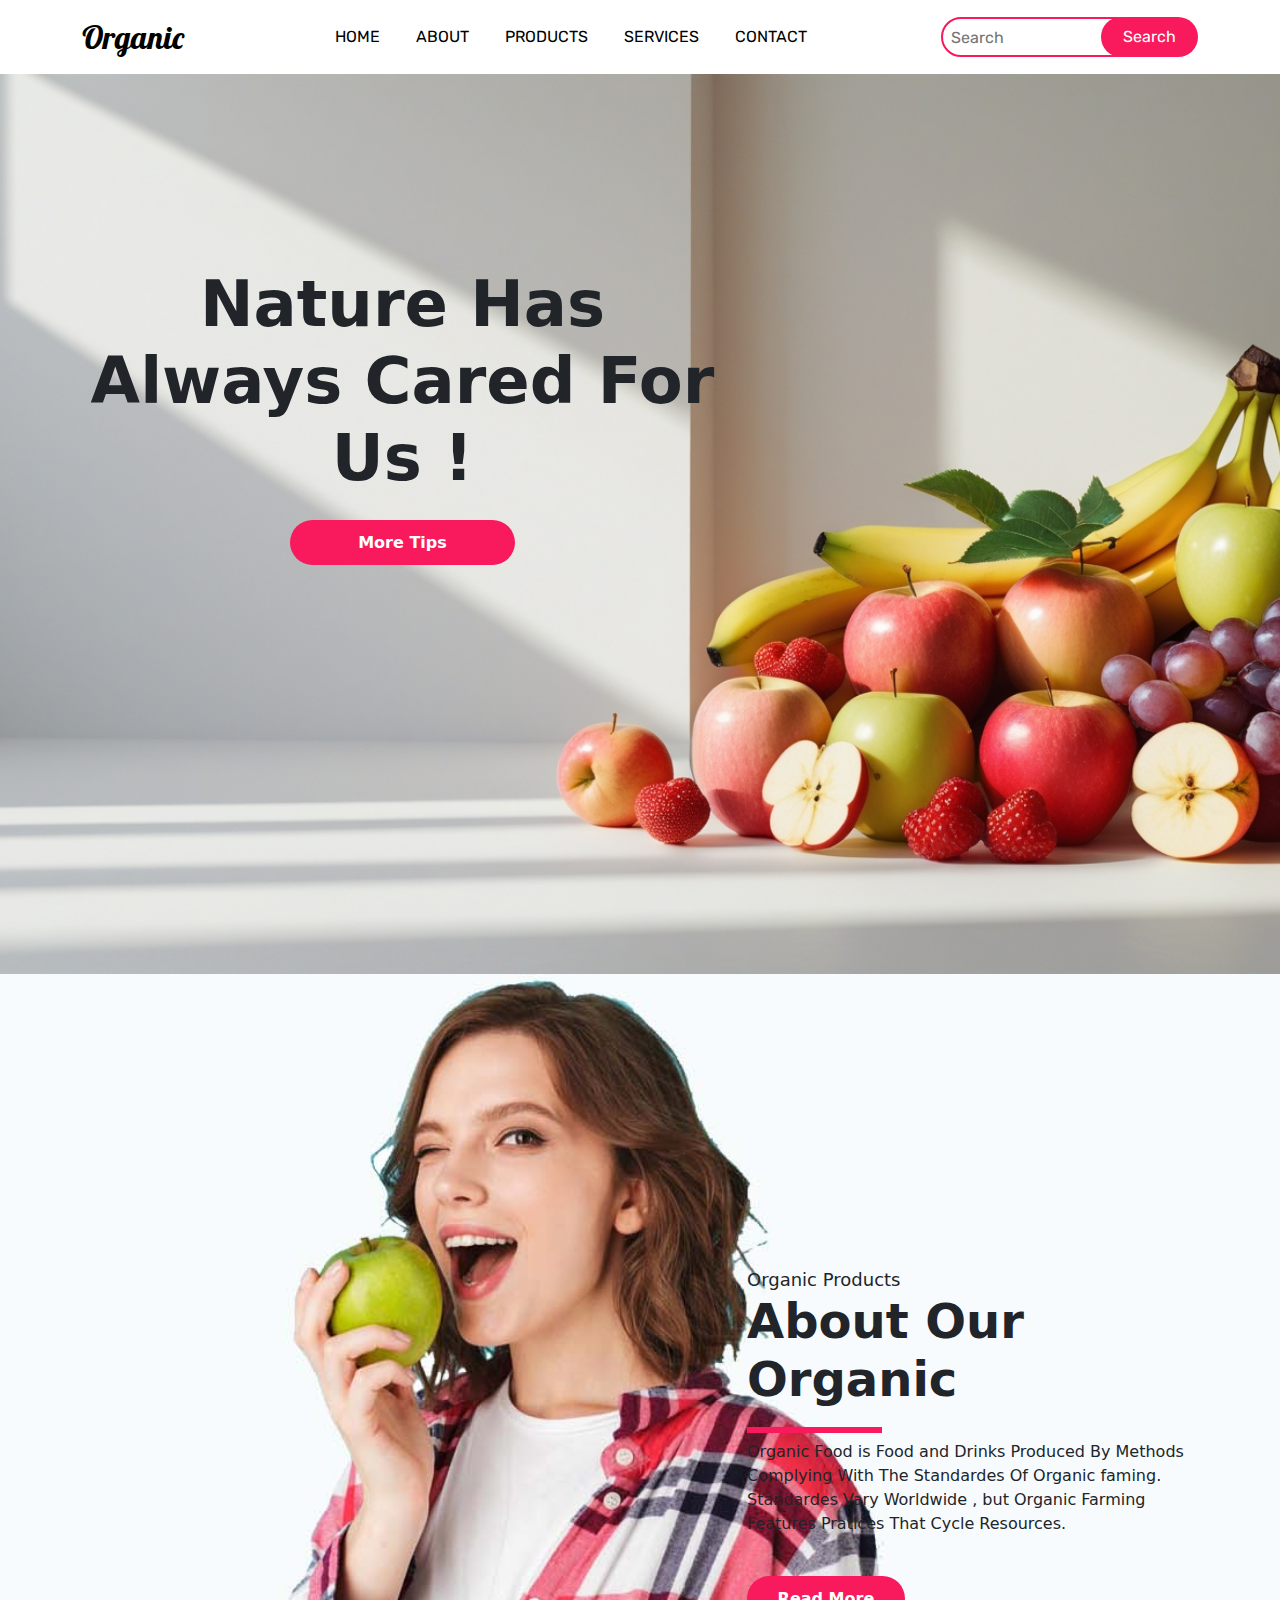
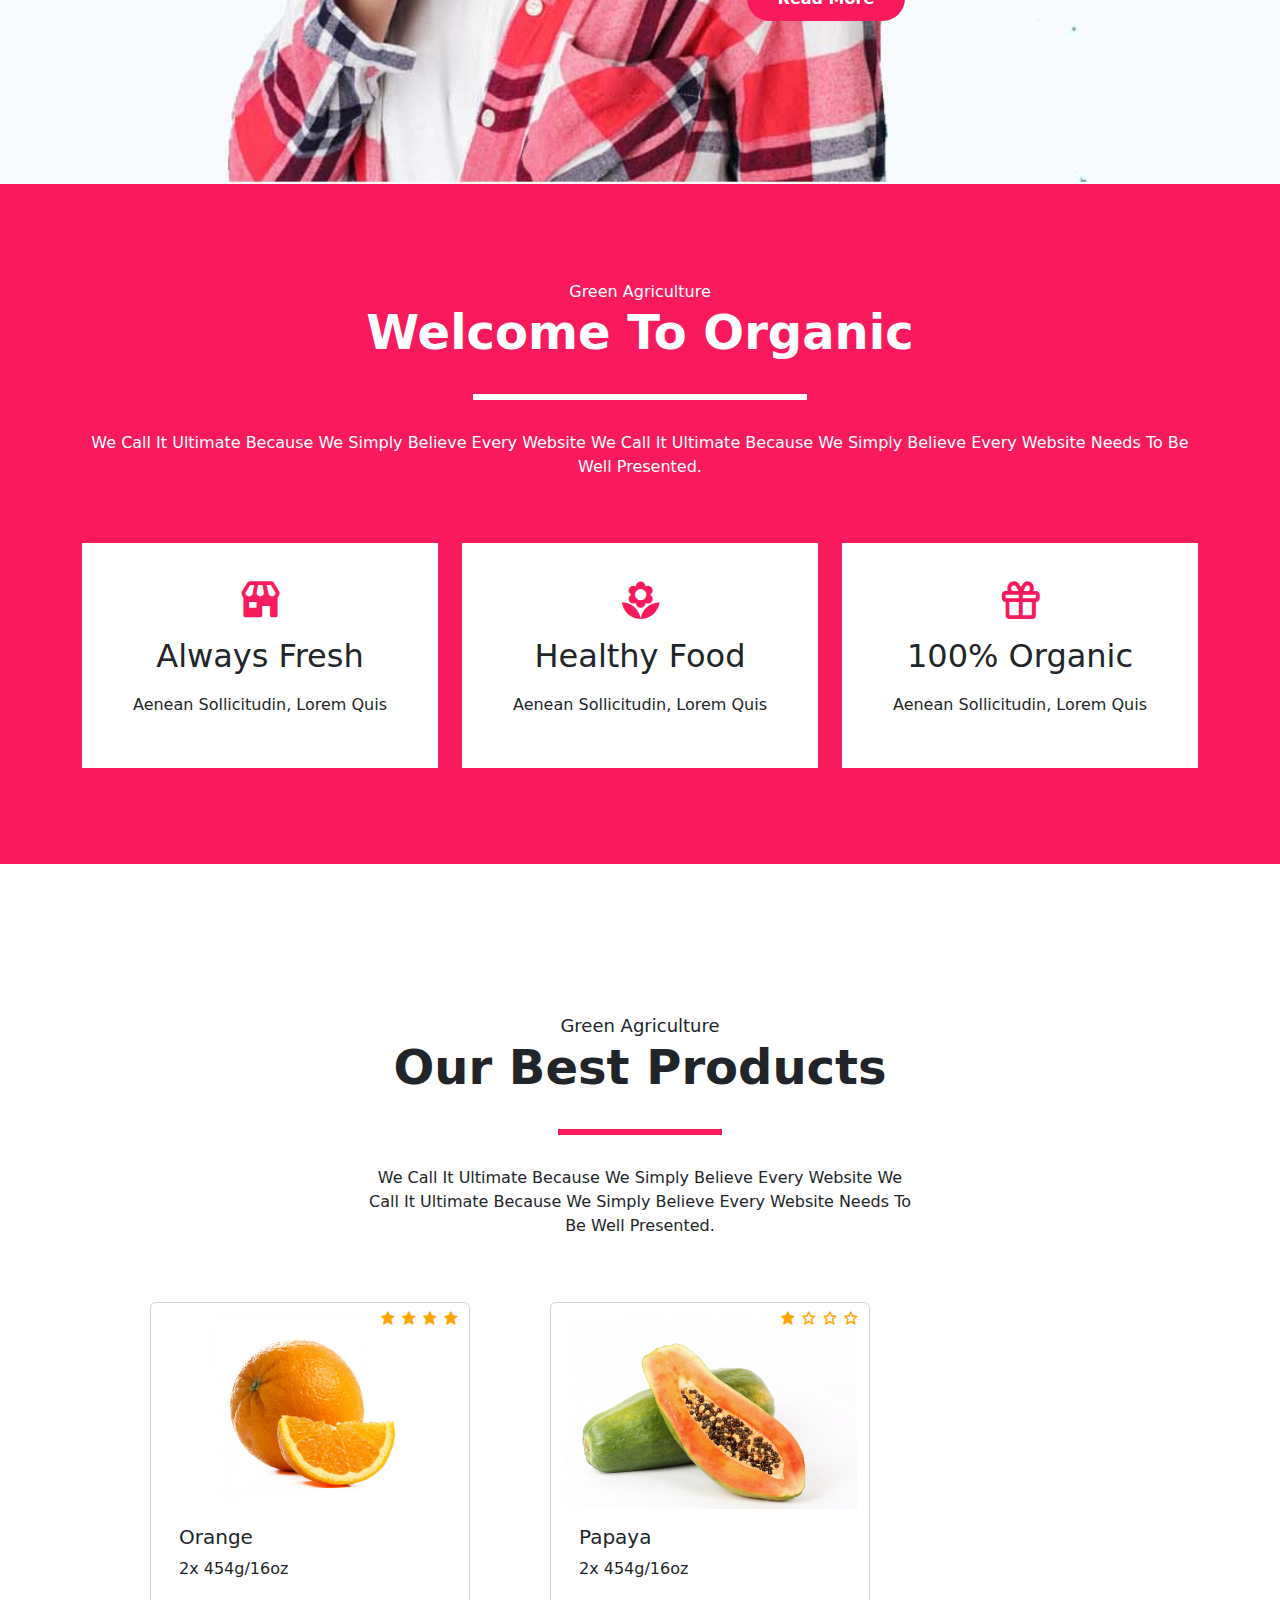
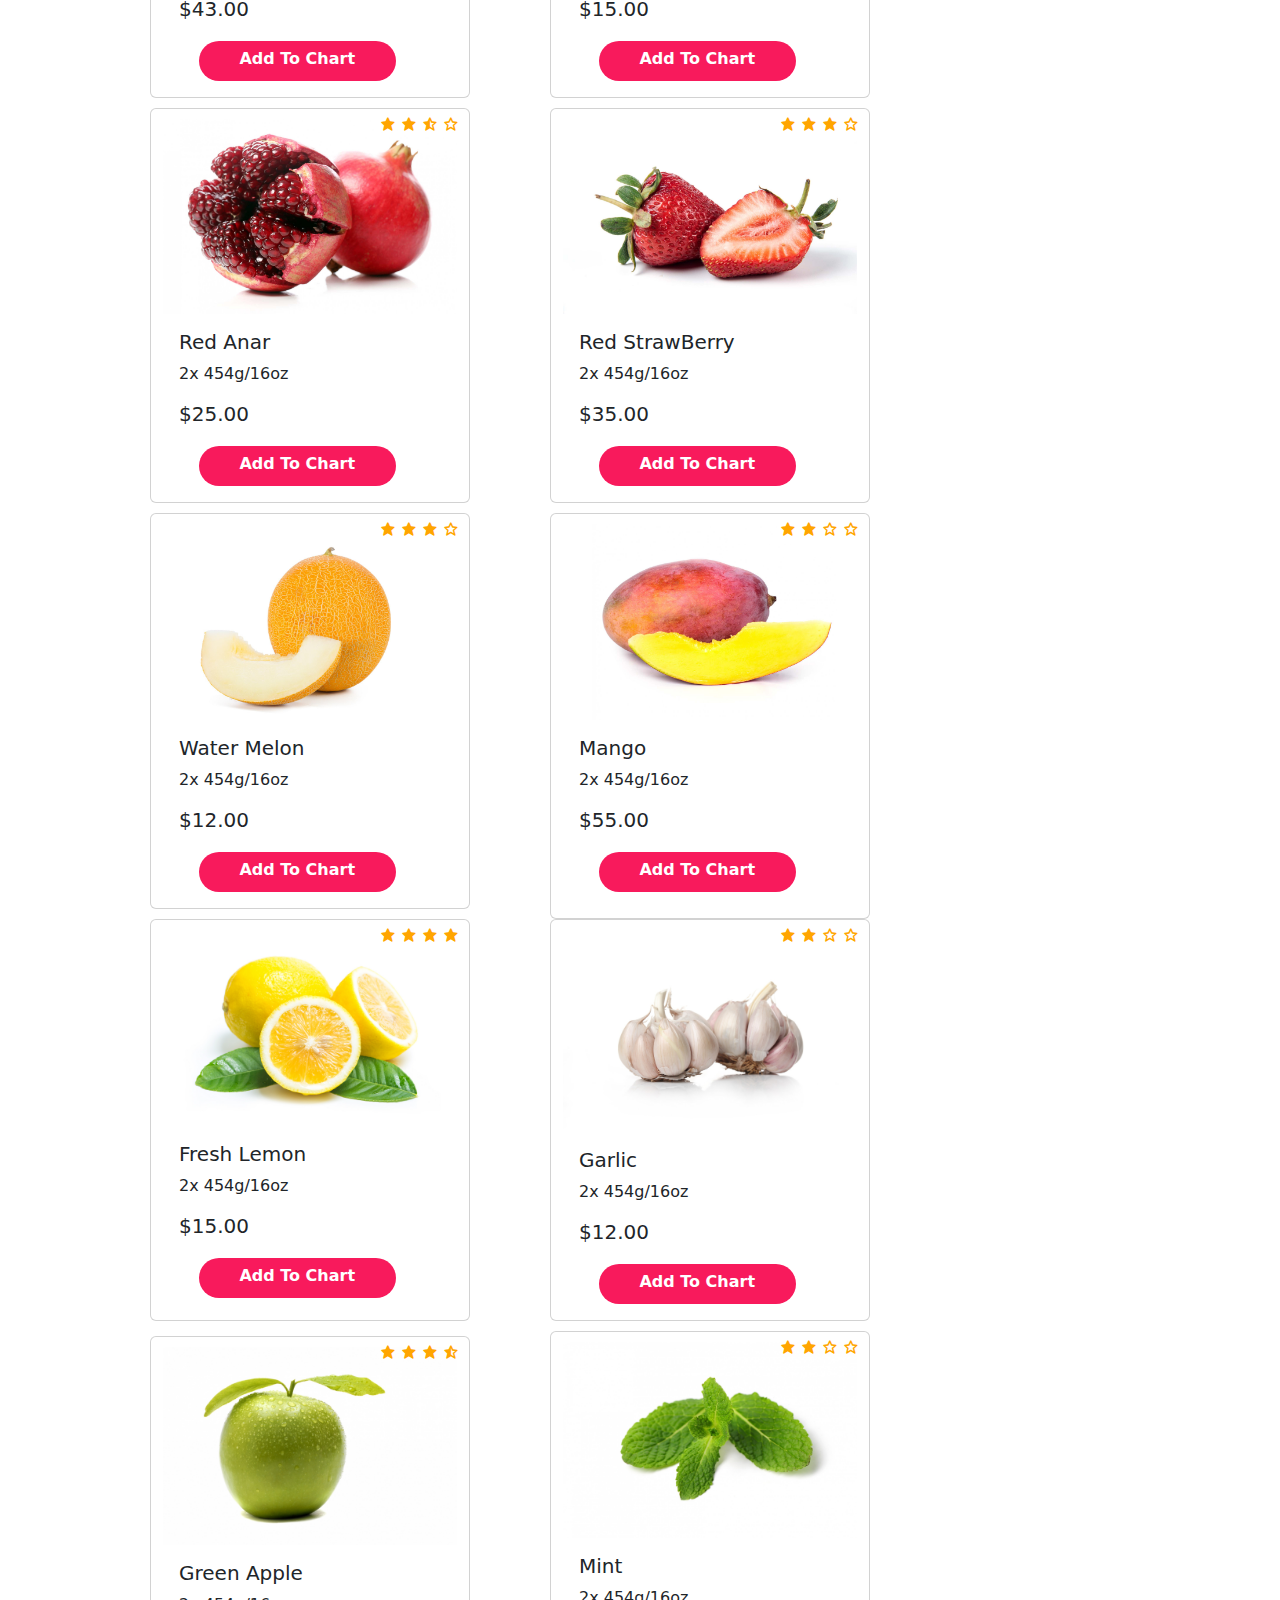
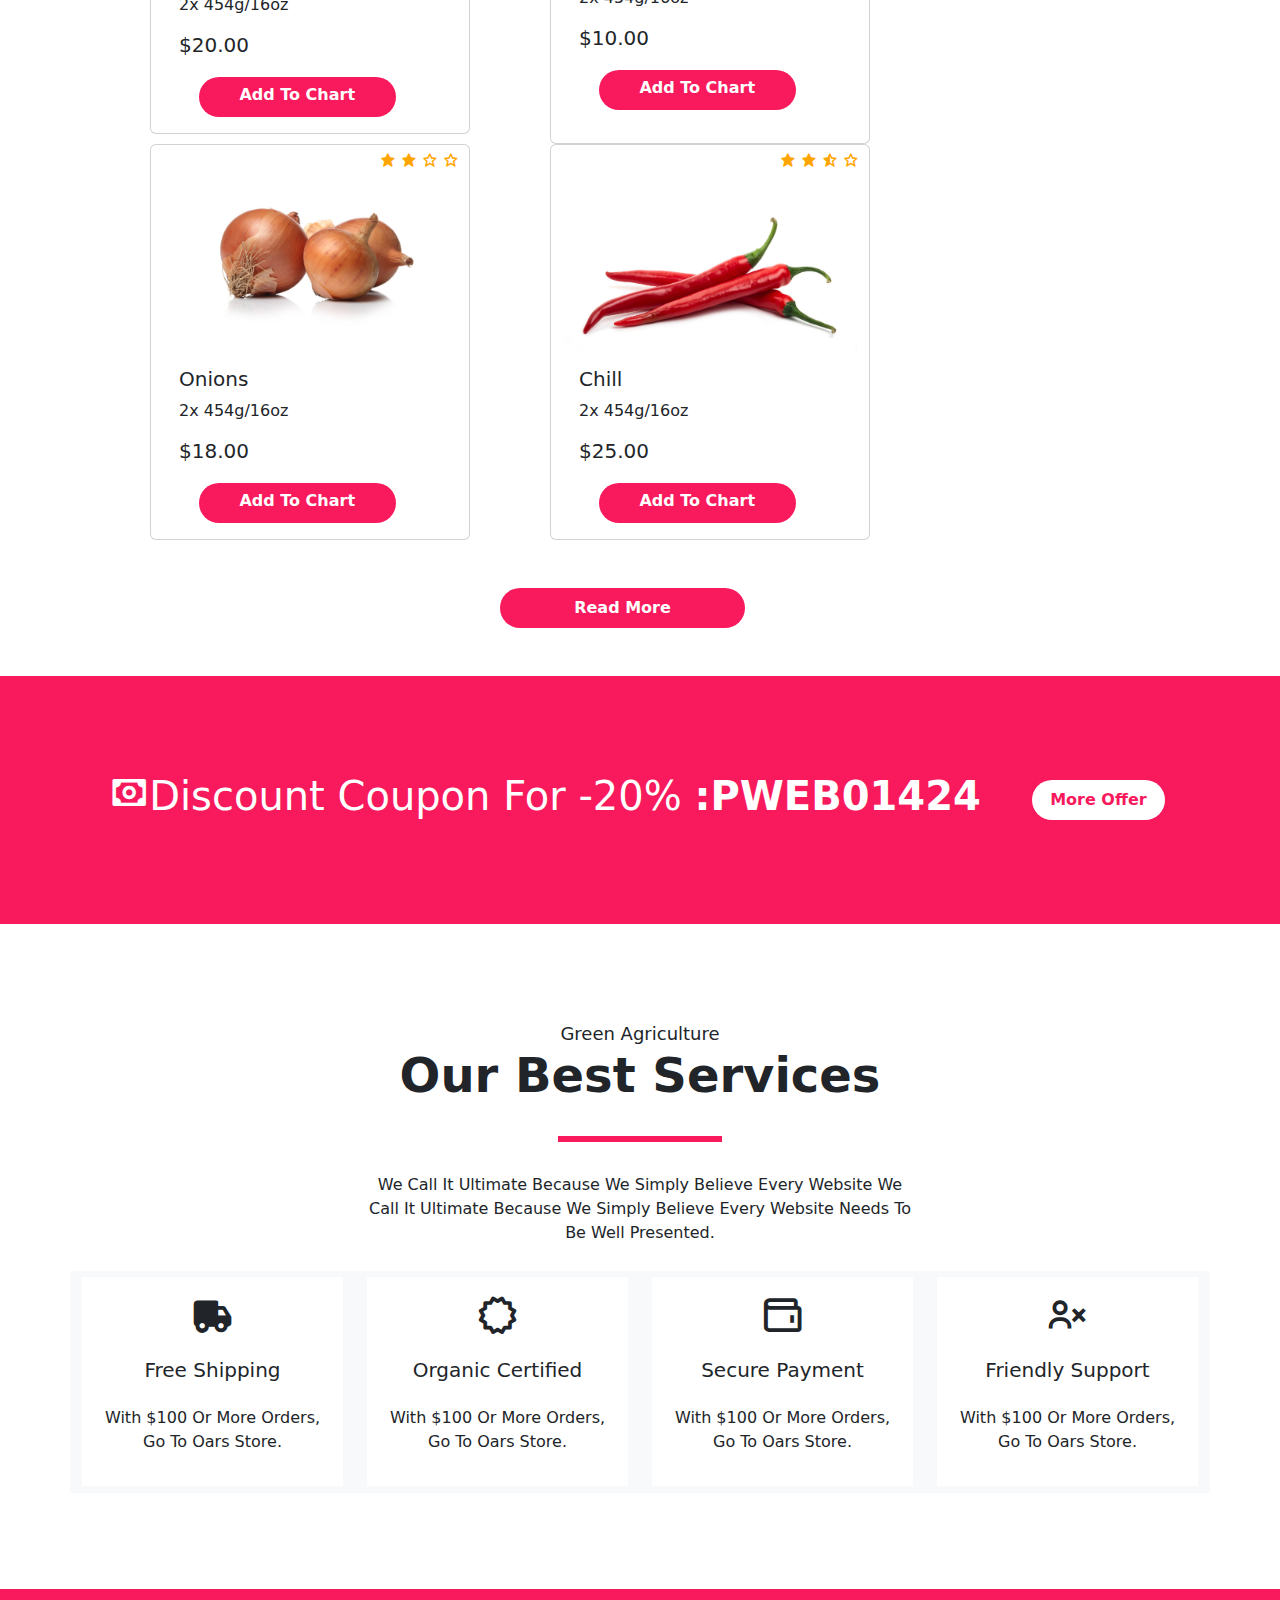
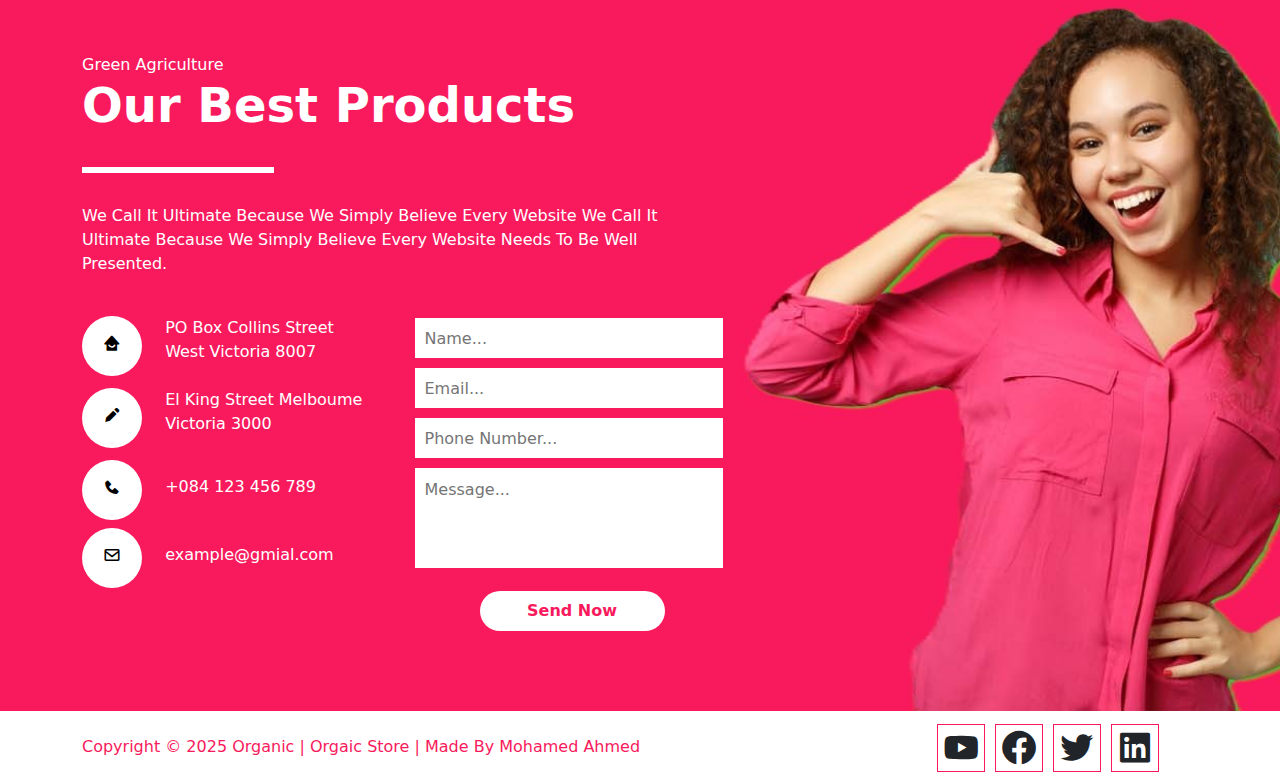
==== commit b7e5edc7: "Add files via upload" ====
--- a/Design 2/index.html
+++ b/Design 2/index.html
@@ -1,424 +1,470 @@
-<!DOCTYPE html>
+<!doctype html>
 <html lang="en">
 <head>
-    <meta charset="UTF-8">
-    <meta name="viewport" content="width=device-width, initial-scale=1.0">
-    <title>Design 2</title>
-    <!--Main Temblete Css File-->
-    <link rel="stylesheet" href="css/master.css">
-    <!--Render All Elements Normally-->
-    <link rel="stylesheet" href="css/normalize.css">
-    <!--Font Awesoem Library-->
-    <link rel="stylesheet" href="css/all.min.css">
-    <!--Type Of Text (Google Fonts)-->
+    <meta charset="utf-8">
+    <meta name="viewport" content="width=device-width, initial-scale=1">
+    <title>Organic Store</title>
+    <link href="https://cdn.jsdelivr.net/npm/bootstrap@5.3.3/dist/css/bootstrap.min.css" rel="stylesheet" integrity="sha384-QWTKZyjpPEjISv5WaRU9OFeRpok6YctnYmDr5pNlyT2bRjXh0JMhjY6hW+ALEwIH" crossorigin="anonymous">
+    <link rel="stylesheet" href="style.css">
     <link rel="preconnect" href="https://fonts.googleapis.com">
     <link rel="preconnect" href="https://fonts.gstatic.com" crossorigin>
-    <link href="https://fonts.googleapis.com/css2?family=Open+Sans:ital,wght@0,300..800;1,300..800&display=swap" rel="stylesheet">
+    <link href="https://fonts.googleapis.com/css2?family=Lobster&family=Open+Sans:ital,wght@0,300..800;1,300..800&family=Poppins:ital,wght@0,100;0,200;0,300;0,400;0,500;0,600;0,700;0,800;0,900;1,100;1,200;1,300;1,400;1,500;1,600;1,700;1,800;1,900&family=Roboto:ital,wght@0,100..900;1,100..900&family=Rubik:ital,wght@0,300..900;1,300..900&family=Tajawal:wght@200;300;400;500;700;800;900&display=swap" rel="stylesheet">
+    <link href='https://unpkg.com/boxicons@2.1.4/css/boxicons.min.css' rel='stylesheet'>
 </head>
 <body>
-    <!--Start Header-->
-    <header>
+    <nav class="navbar navbar-expand-lg">
         <div class="container">
-            <a href="#" class="logo">
-                <img src="images/logo.png" alt="logo" />
-            </a>
-            <nav>
-                <i class="fas fa-bars toggle-menu"></i>
-                <ul>
-                    <li><a class="active" href="#home">Home</a></li>
-                    <li><a href="#services">Services</a></li>
-                    <li><a href="#portfolio">Portfolio</a></li>
-                    <li><a href="#about">About</a></li>
-                    <li><a href="#pricing">Pricing</a></li>
-                    <li><a href="#contact">Contact</a></li>
-                </ul>
-                <div class="form">
-                    <i class="fas fa-search"></i>
-                </div>
-            </nav>
-        </div>
-    </header>
-    <!--End Header-->
-    <!--Start Landing-->
-    <div class="landing">
-        <div class="overlay"></div>
-        <div class="text">
-            <div class="content">
-                <h2>
-                    Hellow World!<br />
-                    We Are Kasper We Are Art.
-                </h2>
-                <p>Lorem ipsum dolor sit amet consectetur adipisicing elit. Vel aliquam quaerat dolores ad nihil sed illo ipsa aspernatur dolore reiciendis eveniet alias eum tempora non, ratione sunt, ab accusamus dolorum.</p>
-            </div>
-        </div>
-        <i class="fas fa-angel-left change-backround fa-2x"></i>
-        <i class="fas fa-angel-right change-backround fa-2x"></i>
-        <ul class="bolllets">
-            <li></li>
-            <li class="active" style="background-color: #10c8fa;"></li>
-            <li></li>
-        </ul>
-    </div>
-    <!--End Landing-->
-    <!--Start Components--> 
-    <!-- <div class="section">
-        <div class="main-heading">
-            <h2>Services</h2>
-            <p>Lorem ipsum dolor sit amet consectetur adipisicing elit. Veritatis eius sit aperiam, hic ut sapiente nulla illum tempore dolores officia ipsam doloribus possimus fugit iure et, numquam optio totam recusandae!</p>
-        </div>
-    </div> -->
-    <!--End Components-->
-    <!--Start Services-->
-    <div class="services" id="services">
+        <a class="navbar-brand" href="#">Organic</a>
+        <button class="navbar-toggler" type="button" data-bs-toggle="collapse" data-bs-target="#navbarSupportedContent" aria-controls="navbarSupportedContent" aria-expanded="false" aria-label="Toggle navigation">
+            <span class="navbar-toggler-icon"></span>
+        </button>
+        <div class="collapse navbar-collapse" id="navbarSupportedContent">
+            <ul class="navbar-nav m-auto mb-2 mb-lg-0">
+            <li class="nav-item">
+                <a class="nav-link active" href="#home">Home</a>
+            </li>
+            <li class="nav-item">
+                <a class="nav-link" href="#about">About</a>
+            </li>
+            <li class="nav-item">
+                <a class="nav-link" href="#products">
+                Products
+                </a>
+            </li>
+            <li class="nav-item">
+                <a class="nav-link" href="#services">Services</a>
+            </li>
+            <li class="nav-item">
+                <a class="nav-link" href="#contact">Contact</a>
+            </li>
+            </ul>
+            <form class="d-flex" role="search">
+            <input class="px-2 search" type="search" placeholder="Search" aria-label="Search">
+            <button class="btn0" type="submit">Search</button>
+            </form>
+        </div>
+        </div>
+    </nav>
+    <section class="main" id="home">
+        <div class="container py-5">
+            <div class="row py-5">
+                <div class="col-lg-7 pt-5 text-center">
+                    <h1 class="pt-5">Nature Has Always Cared For Us !</h1>
+                    <button class="btn1 mt-3">More Tips</button>
+                </div>
+            </div>
+        </div>
+    </section>
+    <section class="about py-5" id="about">
+        <div class="container py-5">
+            <div class="row py-5">
+                <div class="col-lg-5 py-5 offset-lg-7 col-md-6 col-sm-12 col-12" id="text">
+                    <p class="m-0">Organic Products</p>
+                    <h1>About Our Organic</h1>
+                    <div class="line"></div>
+                    <p>Organic Food  is Food and Drinks Produced By Methods Complying With The Standardes Of Organic faming.
+                    Standardes Vary Worldwide , but Organic Farming Features Pratices That Cycle Resources.</p>
+                    <button class="mbtn2 mt-4">Read More</button>
+                </div>
+            </div>
+        </div>
+    </section>
+    <section class="welcome text-center pb-5">
+        <div class="container py-5">
+            <div class="row py-5 text-white">
+                <div class="col-lg-6" style="flex: 1;">
+                    <p class="m-0">Green Agriculture</p>
+                    <h1>Welcome To Organic</h1>
+                    <div class="line2 my-4"></div>
+                    <p>We Call It Ultimate Because We Simply Believe Every Website We Call It
+                        Ultimate Because We Simply Believe Every Website Needs To Be Well Presented.
+                    </p>
+                </div>
+            </div>
+            <div class="row">
+                <div class="col-lg-4">
+                    <div class="card">
+                        <div class="card-body" style="padding: 35px;">
+                            <span><i class='bx bxs-store'></i></span>
+                            <h2>Always Fresh</h2>
+                            <p>Aenean Sollicitudin, Lorem Quis</p>
+                        </div>
+                    </div>
+                </div>
+                <div class="col-lg-4">
+                    <div class="card">
+                        <div class="card-body" style="padding: 35px;">
+                            <span><i class='bx bxs-florist' ></i></span>
+                            <h2>Healthy Food</h2>
+                            <p>Aenean Sollicitudin, Lorem Quis</p>
+                        </div>
+                    </div>
+                </div>
+                <div class="col-lg-4">
+                    <div class="card">
+                        <div class="card-body" style="padding: 35px;">
+                            <span><i class='bx bx-gift' ></i></span>
+                            <h2>100% Organic</h2>
+                            <p>Aenean Sollicitudin, Lorem Quis</p>
+                        </div>
+                    </div>
+                </div>
+            </div>
+        </div>
+    </section>
+    <section class="product" id="products">
         <div class="container">
-            <div class="main-heading">
-                <h2>Services</h2>
-                <p>Lorem ipsum dolor sit amet consectetur adipisicing elit. Nulla vero voluptatibus quia ex explicabo odit maiores, sed architecto enim mollitia id quidem, velit impedit maxime molestias! Quibusdam magni sint dignissimos.</p>
-            </div>
-        <div class="services-container">
-            <div class="box">
-                <i class="fas fa-desktop fa-3x"></i>
-                <div class="text">
-                    <h3>Verom Amit Intutive</h3>
-                    <p>Lorem, ipsum dolor sit amet consectetur adipisicing elit. Numquam ea ipsa veniam? Quasi laudantium eligendi sequi iusto aliquid est et? Nemo ducimus reprehenderit minima omnis quibusdam, provident harum dolorem debitis!</p>
-                </div>
-            </div>
-            <div class="box">
-                <i class="fas fa-cog fa-3x"></i>
-                <div class="text">
-                    <h3>Verom Amit Intutive</h3>
-                    <p>Lorem, ipsum dolor sit amet consectetur adipisicing elit. Numquam ea ipsa veniam? Quasi laudantium eligendi sequi iusto aliquid est et? Nemo ducimus reprehenderit minima omnis quibusdam, provident harum dolorem debitis!</p>
-                </div>
-            </div>
-            <div class="box">
-                <i class="fas fa-pencil-ruler fa-3x"></i>
-                <div class="text">
-                    <h3>Verom Amit Intutive</h3>
-                    <p>Lorem, ipsum dolor sit amet consectetur adipisicing elit. Numquam ea ipsa veniam? Quasi laudantium eligendi sequi iusto aliquid est et? Nemo ducimus reprehenderit minima omnis quibusdam, provident harum dolorem debitis!</p>
-                </div>
-            </div>
-            <div class="box">
-                <i class="fas fa-camera fa-3x"></i>
-                <div class="text">
-                    <h3>Verom Amit Intutive</h3>
-                    <p>Lorem, ipsum dolor sit amet consectetur adipisicing elit. Numquam ea ipsa veniam? Quasi laudantium eligendi sequi iusto aliquid est et? Nemo ducimus reprehenderit minima omnis quibusdam, provident harum dolorem debitis!</p>
-                </div>
-            </div>
-        </div>
-        </div>
-    </div>
-    <!--End Services-->
-    <!--Start Design-->
-    <div class="design">
-        <div class="text">
-            <h2>Our Design Comes With...</h2>
-            <ul>
-                <li>Responsive Design</li>
-                <li>Modern And Clean Design</li>
-                <li>Broweser Friendly</li>
-                <li>Clean Mode</li>
-            </ul>
-        </div>
-    </div>
-    <!--End Design-->
-    <!--Start Portfolio-->
-    <div class="portfolio" id="portfolio">
+            <div class="row py-5 text-center">
+                <div class="col-lg-6 m-auto">
+                    <p class="m-0">Green Agriculture</p>
+                    <h1>Our Best Products</h1>
+                    <div class="line my-4"></div>
+                    <p>We Call It Ultimate Because We Simply Believe Every Website We Call It
+                        Ultimate Because We Simply Believe Every Website Needs To Be Well Presented.
+                    </p>
+                </div>
+            </div>
+            <div class="row" id="row">
+                <div class="card" style="width: 20rem; margin-left: 80px; margin-bottom: 10px;">
+                    <img src="./images/orange.jpg" class="card-img-top" alt="..." style="margin-top: 10px;">
+                    <div class="card-body">
+                        <div class="star">
+                            <span><i class='bx bxs-star'></i></span>
+                            <span><i class='bx bxs-star'></i></span>
+                            <span><i class='bx bxs-star'></i></span>
+                            <span><i class='bx bxs-star'></i></span>
+                        </div>
+                    <h5 class="card-title">Orange</h5>
+                    <p class="card-text">2x 454g/16oz</p>
+                    <h5 class="card-title" style="margin-bottom: 20px;">$43.00</h5>
+                    <a href="#" class="btn btn-primary" id="botton">Add To Chart</a>
+                    </div>
+                </div>
+                <div class="card" style="width: 20rem; margin-left: 80px; margin-bottom: 10px;">
+                    <img src="./images/papaya.jpg" class="card-img-top" alt="..." style="margin-top: 10px;">
+                    <div class="card-body">
+                        <div class="star">
+                            <span><i class='bx bxs-star'></i></span>
+                            <span><i class='bx bx-star'></i></span>
+                            <span><i class='bx bx-star'></i></span>
+                            <span><i class='bx bx-star'></i></span>
+                        </div>
+                    <h5 class="card-title">Papaya</h5>
+                    <p class="card-text">2x 454g/16oz</p>
+                    <h5 class="card-title" style="margin-bottom: 20px;">$15.00</h5>
+                    <a href="#" class="btn btn-primary" id="botton">Add To Chart</a>
+                    </div>
+                </div>
+                <div class="card" style="width: 20rem; margin-left: 80px; margin-bottom: 10px;">
+                    <img src="./images/Pom.jpg" class="card-img-top" alt="..." style="margin-top: 10px;">
+                    <div class="card-body">
+                        <div class="star">
+                            <span><i class='bx bxs-star'></i></span>
+                            <span><i class='bx bxs-star'></i></span>
+                            <span><i class='bx bxs-star-half' ></i></span>
+                            <span><i class='bx bx-star'></i></span>
+                        </div>
+                    <h5 class="card-title">Red Anar</h5>
+                    <p class="card-text">2x 454g/16oz</p>
+                    <h5 class="card-title" style="margin-bottom: 20px;">$25.00</h5>
+                    <a href="#" class="btn btn-primary" id="botton">Add To Chart</a>
+                    </div>
+                </div>
+                <div class="card" style="width: 20rem; margin-left: 80px; margin-bottom: 10px;">
+                    <img src="./images/strawnb.jpg" class="card-img-top" alt="..." style="margin-top: 10px;">
+                    <div class="card-body">
+                        <div class="star">
+                            <span><i class='bx bxs-star'></i></span>
+                            <span><i class='bx bxs-star'></i></span>
+                            <span><i class='bx bxs-star'></i></span>
+                            <span><i class='bx bx-star'></i></span>
+                        </div>
+                    <h5 class="card-title">Red StrawBerry</h5>
+                    <p class="card-text">2x 454g/16oz</p>
+                    <h5 class="card-title" style="margin-bottom: 20px;">$35.00</h5>
+                    <a href="#" class="btn btn-primary" id="botton">Add To Chart</a>
+                    </div>
+                </div>
+                <div class="card" style="width: 20rem; margin-left: 80px; margin-bottom: 10px;">
+                    <img src="./images/melon.jpg" class="card-img-top" alt="..." style="margin-top: 10px;">
+                    <div class="card-body">
+                        <div class="star">
+                            <span><i class='bx bxs-star'></i></span>
+                            <span><i class='bx bxs-star'></i></span>
+                            <span><i class='bx bxs-star'></i></span>
+                            <span><i class='bx bx-star'></i></span>
+                        </div>
+                    <h5 class="card-title">Water Melon</h5>
+                    <p class="card-text">2x 454g/16oz</p>
+                    <h5 class="card-title" style="margin-bottom: 20px;">$12.00</h5>
+                    <a href="#" class="btn btn-primary" id="botton">Add To Chart</a>
+                    </div>
+                </div>
+                <div class="card" style="width: 20rem; margin-left: 80px;">
+                    <img src="./images/manngo.jpg" class="card-img-top" alt="..." style="margin-top: 10px;">
+                    <div class="card-body">
+                        <div class="star">
+                            <span><i class='bx bxs-star'></i></span>
+                            <span><i class='bx bxs-star'></i></span>
+                            <span><i class='bx bx-star'></i></span>
+                            <span><i class='bx bx-star'></i></span>
+                        </div>
+                    <h5 class="card-title">Mango</h5>
+                    <p class="card-text">2x 454g/16oz</p>
+                    <h5 class="card-title" style="margin-bottom: 20px;">$55.00</h5>
+                    <a href="#" class="btn btn-primary" id="botton">Add To Chart</a>
+                    </div>
+                </div>
+                <div class="card" style="width: 20rem; margin-left: 80px; margin-bottom: 10px;">
+                    <img src="./images/lemon.jpg" class="card-img-top" alt="..." style="margin-top: 10px;">
+                    <div class="card-body">
+                        <div class="star">
+                            <span><i class='bx bxs-star'></i></span>
+                            <span><i class='bx bxs-star'></i></span>
+                            <span><i class='bx bxs-star'></i></span>
+                            <span><i class='bx bxs-star'></i></span>
+                        </div>
+                    <h5 class="card-title">Fresh Lemon</h5>
+                    <p class="card-text">2x 454g/16oz</p>
+                    <h5 class="card-title" style="margin-bottom: 20px;">$15.00</h5>
+                    <a href="#" class="btn btn-primary" id="botton">Add To Chart</a>
+                    </div>
+                </div>
+                <div class="card" style="width: 20rem; margin-left: 80px; margin-bottom: 10px;">
+                    <img src="./images/garlic.jpg" class="card-img-top" alt="..." style="margin-top: 10px;">
+                    <div class="card-body">
+                        <div class="star">
+                            <span><i class='bx bxs-star'></i></span>
+                            <span><i class='bx bxs-star'></i></span>
+                            <span><i class='bx bx-star'></i></span>
+                            <span><i class='bx bx-star'></i></span>
+                        </div>
+                    <h5 class="card-title">Garlic</h5>
+                    <p class="card-text">2x 454g/16oz</p>
+                    <h5 class="card-title" style="margin-bottom: 20px;">$12.00</h5>
+                    <a href="#" class="btn btn-primary" id="botton">Add To Chart</a>
+                    </div>
+                </div>
+                <div class="card" style="width: 20rem; margin-left: 80px; margin-top: 5px; margin-bottom: 10px;">
+                    <img src="./images/gApple.jpg" class="card-img-top" alt="..." style="margin-top: 10px;">
+                    <div class="card-body">
+                        <div class="star">
+                            <span><i class='bx bxs-star'></i></span>
+                            <span><i class='bx bxs-star'></i></span>
+                            <span><i class='bx bxs-star'></i></span>
+                            <span><i class='bx bxs-star-half' ></i></span>
+                        </div>
+                    <h5 class="card-title">Green Apple</h5>
+                    <p class="card-text">2x 454g/16oz</p>
+                    <h5 class="card-title" style="margin-bottom: 20px;">$20.00</h5>
+                    <a href="#" class="btn btn-primary" id="botton">Add To Chart</a>
+                    </div>
+                </div>
+                <div class="card" style="width: 20rem; margin-left: 80px;">
+                    <img src="./images/mint.jpg" class="card-img-top" alt="..." style="margin-top: 10px;">
+                    <div class="card-body">
+                        <div class="star">
+                            <span><i class='bx bxs-star'></i></span>
+                            <span><i class='bx bxs-star'></i></span>
+                            <span><i class='bx bx-star'></i></span>
+                            <span><i class='bx bx-star'></i></span>
+                        </div>
+                    <h5 class="card-title">Mint</h5>
+                    <p class="card-text">2x 454g/16oz</p>
+                    <h5 class="card-title" style="margin-bottom: 20px;">$10.00</h5>
+                    <a href="#" class="btn btn-primary" id="botton">Add To Chart</a>
+                    </div>
+                </div>
+                <div class="card" style="width: 20rem; margin-left: 80px;">
+                    <img src="./images/raw-onions.jpg" class="card-img-top" alt="..." style="margin-top: 10px;">
+                    <div class="card-body">
+                        <div class="star">
+                            <span><i class='bx bxs-star'></i></span>
+                            <span><i class='bx bxs-star'></i></span>
+                            <span><i class='bx bx-star'></i></span>
+                            <span><i class='bx bx-star'></i></span>
+                        </div>
+                    <h5 class="card-title">Onions</h5>
+                    <p class="card-text">2x 454g/16oz</p>
+                    <h5 class="card-title" style="margin-bottom: 20px;">$18.00</h5>
+                    <a href="#" class="btn btn-primary" id="botton">Add To Chart</a>
+                    </div>
+                </div>
+                <div class="card" style="width: 20rem; margin-left: 80px;">
+                    <img src="./images/chilli.jpg" class="card-img-top" alt="..." style="margin-top: 10px;">
+                    <div class="card-body">
+                        <div class="star">
+                            <span><i class='bx bxs-star'></i></span>
+                            <span><i class='bx bxs-star'></i></span>
+                            <span><i class='bx bxs-star-half'></i></span>
+                            <span><i class='bx bx-star'></i></span>
+                        </div>
+                    <h5 class="card-title">Chill</h5>
+                    <p class="card-text">2x 454g/16oz</p>
+                    <h5 class="card-title" style="margin-bottom: 20px;">$25.00</h5>
+                    <a href="#" class="btn btn-primary" id="botton">Add To Chart</a>
+                    </div>
+                </div>
+            </div>
+            <div class="row text-center py-5">
+                <div class="col-lg-6 m-auto">
+                    <button class="mbtn1">Read More</button>
+                </div>
+            </div>
+        </div>
+    </section>
+    <section class="discount py-5">
+        <div class="container py-5">
+            <div class="row">
+                <div class="col-lg-10 m-auto text-center">
+                    <h1 class="head1"><i class='bx bx-money'></i>Discount Coupon For -20% <span>:PWEB01424</span></h1>
+                </div>
+                <div class="col-lg-2 m-auto">
+                    <button class="offer">More Offer</button>
+                </div>
+            </div>
+        </div>
+    </section>
+    <section class="store py-5 text-center" id="services">
+        <div class="container py-5">
+            <div class="row">
+                <div class="col-lg-6 m-auto">
+                    <p class="m-0">Green Agriculture</p>
+                    <h1>Our Best Services</h1>
+                    <div class="line3 my-4"></div>
+                    <p>We Call It Ultimate Because We Simply Believe Every Website We Call It
+                        Ultimate Because We Simply Believe Every Website Needs To Be Well Presented.
+                    </p>
+                </div>
+            </div>
+            <div class="row bg-light" style="margin-top: 10px;">
+                <div class="col-lg-3 mt-2">
+                        <div class="card">
+                            <div class="card-body">
+                                <span><i class='bx bxs-truck' ></i></span>
+                                <h5 class="head1 py-3">Free Shipping</h5>
+                                <p class="per1">With $100 Or More Orders, Go To Oars Store.</p>
+                            </div>
+                        </div>
+                </div>
+            <div class="col-lg-3 mt-2">
+                    <div class="card">
+                        <div class="card-body">
+                            <span><i class='bx bx-certification' ></i></span>
+                            <h5 class="head1 py-3">Organic Certified</h5>
+                            <p class="per1">With $100 Or More Orders, Go To Oars Store.</p>
+                        </div>
+                    </div>
+            </div>
+            <div class="col-lg-3 mt-2">
+                    <div class="card">
+                        <div class="card-body">
+                            <span><i class='bx bx-wallet'></i></span>
+                            <h5 class="head1 py-3">Secure Payment</h5>
+                            <p class="per1">With $100 Or More Orders, Go To Oars Store.</p>
+                        </div>
+                    </div>
+            </div>
+            <div class="col-lg-3 mt-2">
+                    <div class="card">
+                        <div class="card-body">
+                            <span><i class='bx bx-user-x'></i></span>
+                            <h5 class="head1 py-3">Friendly Support</h5>
+                            <p class="per1">With $100 Or More Orders, Go To Oars Store.</p>
+                        </div>
+                    </div>
+            </div>
+        </div>
+        </div>
+    </section>
+    <section class="contact py-5" id="contact">
+        <div class="container py-3">
+            <div class="row">
+                <div class="col-lg-7">
+                    <p class="m-0">Green Agriculture</p>
+                    <h1>Our Best Products</h1>
+                    <div class="line my-4" id="line4"></div>
+                    <p>We Call It Ultimate Because We Simply Believe Every Website We Call It
+                        Ultimate Because We Simply Believe Every Website Needs To Be Well Presented.
+                    </p>
+            <div class="row py-3">
+                <div class="col-lg-6">
+                    <div class="row pt-2">
+                        <div class="col-lg-3 col-sm-3 col-2">
+                            <div class="circle">
+                                <span><i class='bx bxs-home-smile'></i></span>
+                            </div>
+                            </div>
+                            <div class="col-lg-8 col-sm-8 col-8">
+                                    <p>PO Box Collins Street West Victoria 8007</p>
+                            </div>
+                    </div>
+                    <div class="row pt-2">
+                        <div class="col-lg-3 col-sm-3 col-2">
+                            <div class="circle">
+                                <span><i class='bx bxs-pencil'></i></span>
+                            </div>
+                            </div>
+                            <div class="col-lg-8 col-sm-8 col-8">
+                                    <p>El King Street Melboume Victoria 3000</p>
+                            </div>
+                    </div>
+                    <div class="row pt-2">
+                        <div class="col-lg-3 col-sm-3 col-2">
+                            <div class="circle">
+                                <span><i class='bx bxs-phone' ></i></span>
+                            </div>
+                            </div>
+                            <div class="col-lg-8 col-sm-8 col-8">
+                                    <p id="last-p">+084 123 456 789</p>
+                            </div>
+                    </div>
+                    <div class="row pt-2">
+                        <div class="col-lg-3 col-sm-3 col-2">
+                            <div class="circle">
+                                <span><i class='bx bx-envelope' ></i></span>
+                            </div>
+                            </div>
+                            <div class="col-lg-8 col-sm-8 col-8">
+                                    <p id="last-p">example@gmial.com</p>
+                            </div>
+                    </div>
+                </div>
+                <div class="col-lg-6">
+                    <input type="text" placeholder="Name...">
+                    <input type="text" placeholder="Email...">
+                    <input type="text" placeholder="Phone Number...">
+                    <textarea name="" id="" placeholder="Message..."></textarea>
+                    <button class="cbtn mt-3">Send Now</button>
+                </div>
+            </div>
+        </div>
+            </div>
+        </div>
+    </section>
+    <section class="footer py-2">
         <div class="container">
-            <div class="main-heading">
-                <h2>Portfolio</h2>
-                <p>Lorem ipsum dolor sit amet consectetur adipisicing elit. Nulla vero voluptatibus quia ex explicabo odit maiores, sed architecto enim mollitia id quidem, velit impedit maxime molestias! Quibusdam magni sint dignissimos.</p>
-            </div>
-            <ul class="shuffle">
-                <li class="active">All</li>
-                <li>App</li>
-                <li>Photo</li>
-                <li>Web</li>
-                <li>Print</li>
-            </ul>
-        </div>
-        <div class="imgs-container">
-            <div class="box">
-                <img class="img1" src="images/shuffle 1.jpg" alt="">
-                <div class="caption">
-                    <h4>Awesome Image</h4>
-                    <p>Photography</p>
-                </div>
-            </div>
-            <div class="box">
-                <img class="img2" src="images/shuffle 2jpg.jpg" alt="">
-                <div class="caption">
-                    <h4>Awesome Image</h4>
-                    <p>Photography</p>
-                </div>
-            </div>
-            <div class="box">
-                <img class="img3" src="images/shuffle 3.jpg" alt="">
-                <div class="caption">
-                    <h4>Awesome Image</h4>
-                    <p>Photography</p>
-                </div>
-            </div>
-            <div class="box">
-                <img class="img4" src="images/shuffle 44.jpg" alt="">
-                <div class="caption">
-                    <h4>Awesome Image</h4>
-                    <p>Photography</p>
-                </div>
-            </div>
-            <div class="box">
-                <img class="img5" src="images/shuffle 5.jpg" alt="">
-                <div class="caption">
-                    <h4>Awesome Image</h4>
-                    <p>Photography</p>
-                </div>
-            </div>
-            <div class="box">
-                <img class="img6" src="images/shuffle 6.jpg" alt="">
-                <div class="caption">
-                    <h4>Awesome Image</h4>
-                    <p>Photography</p>
-                </div>
-            </div>
-            <div class="box">
-                <img class="img7" src="images/shuffle 7.jpg" alt="">
-                <div class="caption">
-                    <h4>Awesome Image</h4>
-                    <p>Photography</p>
-                </div>
-            </div>
-            <div class="box">
-                <img class="img8" src="images/shuffle 8.jpg" alt="">
-                <div class="caption">
-                    <h4>Awesome Image</h4>
-                    <p>Photography</p>
-                </div>
-            </div>
-        </div>
-        <a href="#" class="more">More</a>
-    </div>
-    <!--End Portfolio-->
-    <!--Start Stats-->
-    <div class="our-stats">
-        <h2>Our Stats</h2>
-    </div>
-    <div class="stats">
-        <div class="container">
-            <div class="box">
-                <i class="fa-solid fa-mug-hot"></i>
-                <div class="number">1,236</div>
-                <p>Coffe Drinks</p>
-            </div>
-            <div class="box">
-                <i class="fa-solid fa-folder"></i>
-                <div class="number">256</div>
-                <p>Completed Projects</p>
-            </div>
-            <div class="box">
-                <i class="fa-solid fa-envelope"></i>
-                <div class="number">1,743</div>
-                <p>Mail Sent</p>
-            </div>
-            <div class="box">
-                <i class="fa-solid fa-trophy"></i>
-                <div class="number">17</div>
-                <p>Awards Achived</p>
-            </div>
-        </div>
-    </div>
-    <!--End Stats-->
-    <!--Start Skills-->
-    <div class="our-skills">
-        <div class="container">
-            <div class="test">
-                <h3>Testimonials</h3>
-                <p>
-                    Lorem ipsum dolor sit amet consectetur adipisicing elit. Vitae perspiciatis vero tenetur incidunt aliquid. Error cum quibusdam iusto veniam adipisci, dolorum atque quidem aperiam mollitia, reprehenderit facere facilis illum saepe.
-                </p>
-                <div class="content">
-                    <img src="images/skills 3.jpg" alt="" />
-                    <div class="text">
-                        Lorem ipsum dolor sit amet consectetur adipisicing elit. Animi dolorem labore totam aliquam quidem, eaque ab illum saepe molestiae, distinctio molestias adipisci fugiat sequi exercitationem veritatis minus et hic! Nisi?
-                        <p>Jhon Deo, CEO</p>
-                    </div>
-                </div>
-                <div class="content">
-                    <img src="images/skills 4.jpg" alt="" />
-                    <div class="text">
-                        Lorem ipsum dolor sit amet consectetur adipisicing elit. Animi dolorem labore totam aliquam quidem, eaque ab illum saepe molestiae, distinctio molestias adipisci fugiat sequi exercitationem veritatis minus et hic! Nisi?
-                        <p>Jhon Deo, CEO</p>
-                    </div>
-                </div>
-                <ul class="bullets">
-                    <li></li>
-                    <li class="active"></li>
-                    <li></li>
-                </ul>
-            </div>
-            <div class="skills">
-                <h3>Skills</h3>
-                <p>
-                    Lorem ipsum dolor sit amet consectetur, adipisicing elit. Hic fugit ratione ea, atque asperiores facilis eveniet officia quaerat quam nihil dignissimos suscipit et debitis laboriosam temporibus, odit numquam reiciendis quis.
-                </p>
-                <div class="prog-holder">
-                    <h4>Adobe</h4>
-                    <div class="prog">
-                        <span style="width: 90%;" data-progress="90%"></span>
-                    </div>
-                </div>
-                <div class="prog-holder">
-                    <h4>Css</h4>
-                    <div class="prog">
-                        <span style="width: 85%;" data-progress="85%"></span>
-                    </div>
-                </div>
-                <div class="prog-holder">
-                    <h4>Java Script</h4>
-                    <div class="prog">
-                        <span style="width: 80%;" data-progress="80%"></span>
-                    </div>
-                </div>
-                <div class="prog-holder">
-                    <h4>Php</h4>
-                    <div class="prog">
-                        <span style="width: 90%;" data-progress="90%"></span>
-                    </div>
-                </div>
-            </div>
-        </div>
-    </div>
-    <!--End Skills-->
-    <!--Start Quote-->
-    <div class="quote">
-        <div class="container">
-            <q>Lorem ipsum dolor sit amet consectetur, adipisicing elit. Hic fugit ratione ea, atque asperiores facilis eveniet</q>
-            <span>Jhon Deo</span>
-        </div>
-    </div>
-    <!--End Quote-->
-    <!--Start Pricing-->
-    <div class="pricing" id="pricing">
-        <div class="container">
-            <div class="main-heading">
-                <h2>Pricing</h2>
-                <p>
-                    Lorem ipsum dolor sit amet consectetur adipisicing elit. Qui dignissimos dicta iste dolor natus impedit obcaecati. Fuga nihil ad ea delectus, excepturi aliquam, quam magnam corrupti placeat totam veniam nesciunt!
-                </p>
-            </div>
-            <div class="plans">
-                <div class="plan">
-                    <div class="head">
-                        <h3>Basic</h3>
-                        <span>19</span>
-                    </div>
-                    <ul>
-                        <li>Feature No 1</li>
-                        <li>Extra Feature</li>
-                        <li>Extra Feature No 2</li>
-                        <li>Feature</li>
-                    </ul>
-                    <div class="foot">
-                        <a href="#">Buy Now</a>
-                    </div>
-                </div>
-                <div class="plan">
-                    <div class="head">
-                        <h3>Premium</h3>
-                        <span>29</span>
-                    </div>
-                    <ul>
-                        <li>Feature No 1</li>
-                        <li>Extra Feature</li>
-                        <li>Extra Feature No 2</li>
-                        <li>Feature</li>
-                    </ul>
-                    <div class="foot">
-                        <a href="#">Buy Now</a>
-                    </div>
-                </div>
-                <div class="plan">
-                    <div class="head">
-                        <h3>Pro</h3>
-                        <span>39</span>
-                    </div>
-                    <ul>
-                        <li>Feature No 1</li>
-                        <li>Extra Feature</li>
-                        <li>Extra Feature No 2</li>
-                        <li>Feature</li>
-                    </ul>
-                    <div class="foot">
-                        <a href="#">Buy Now</a>
-                    </div>
-                    </div>
-                </div>
-                </div>
-            </div>
-        </div>
-    </div>
-    <!--End Pricing-->
-    <!--Strat Subscribe-->
-    <div class="subscribe">
-        <div class="container">
-            <form action="">
-                <i class="fa-solid fa-envelope"></i>
-                <input type="email" name="mail" placeholder="Your Email" />
-                <input type="submit" value="subscribe">
-            </form>
-            <p>
-                Lorem ipsum dolor sit, amet consectetur adipisicing elit. Nesciunt, accusamus cumque laborum nostrum omnis atque culpa alias totam libero obcaecati iure temporibus reiciendis ea architecto? Nostrum cupiditate numquam aspernatur accusamus.
-            </p>
-        </div>
-    </div>
-    <!--End Subscribe-->
-    <!--Satrt Contact-->
-    <div class="contact" id="contact">
-        <div class="container">
-            <div class="main-heading">
-                <h2>Contact Us</h2>
-                <p>
-                    Lorem, ipsum dolor sit amet consectetur adipisicing elit. Perferendis dicta, corporis exercitationem magni aliquid praesentium asperiores molestias maxime. Maiores eligendi assumenda earum voluptate dignissimos ullam quod ex impedit vero optio!
-                </p>
-            </div>
-            <div class="content">
-                <form action="">
-                    <input class="main-input" type="text" name="name" placeholder="Your Name">
-                    <input class="main-input" type="email" name="mail" placeholder="Your Email">
-                    <textarea name="massage" placeholder="Your Message" class="main-input"></textarea>
-                    <input type="submit" value="Send Message" style="background-color: var(--main-color);
-                    color: white;
-                    padding: 20px;
-                    text-transform: uppercase;
-                    display: flex;
-                    margin-left: auto;
-                    border: none;
-                    cursor: pointer;">
-                </form>
-                <div class="info">
-                <h4>Get In Touch</h4>
-                <span class="phone">+20 1141922638</span>
-                <span class="phone">+20 1141922638</span>
-                <h4>Where We Are</h4>
-                <address>Awesome Adresse 17<br />New York, Nyc<br />123-456-789<br />USA</address>
-                </div>
-            </div>
-        </div>
-    </div>
-    <!--End Contact-->
-    <!--Start Footer-->
-    <div class="footer">
-        <div class="container">
-            <img src="images/logo.png" style="background-color: white;" alt="Logo">
-            <p>We Are Social</p>
-            <div class="social-icons">
-                <i class="fa-brands fa-facebook"></i>
-                <i class="fa-brands fa-x-twitter"></i>
-                <i class="fa-solid fa-house"></i>
-                <i class="fa-brands fa-linkedin"></i>
-            </div>
-            <p class="coptright">&copy; 2025 <div>Created By <span>Mohamed Ahmed</span>
-            </div>
-        </div>
-    </div>
-    <!--End Footer-->
+            <div class="row">
+                <div class="col-lg-9 pt-3">
+                    <p>Copyright &copy; 2025 Organic | Orgaic Store | Made By Mohamed Ahmed</p>
+                </div>
+                <div class="col-lg-3">
+                    <div class="s1">
+                        <span><i class='bx bxl-youtube' ></i></span>
+                    </div>
+                    <div class="s2">
+                        <span><i class='bx bxl-facebook-circle' undefined ></i></span>
+                    </div>
+                    <div class="s3">
+                        <span><i class='bx bxl-twitter'></i></span>
+                    </div>
+                    <div class="s4">
+                        <span><i class='bx bxl-linkedin-square' ></i></span>
+                    </div>
+                </div>
+            </div>
+        </div>
+    </section>
+    <script src="https://cdn.jsdelivr.net/npm/bootstrap@5.3.3/dist/js/bootstrap.bundle.min.js" integrity="sha384-YvpcrYf0tY3lHB60NNkmXc5s9fDVZLESaAA55NDzOxhy9GkcIdslK1eN7N6jIeHz" crossorigin="anonymous"></script>
 </body>
 </html>--- a/Design 2/style.css
+++ b/Design 2/style.css
@@ -0,0 +1,491 @@
+*{
+    padding: 0;
+    margin: 0;
+    box-sizing: border-box;
+}
+
+/* Start Main */
+
+.navbar-brand{
+    font-size: 2rem;
+    color: black;
+    font-family: "Lobster", sans-serif;
+}
+
+.navbar-brand:hover{
+    color: black;
+}
+
+.nav-link{
+    margin-right: 10px;
+    margin-left: 10px;
+    text-transform: uppercase;
+    color: black;
+    font-family: "Rubik", sans-serif;
+}
+
+.nav-link:hover{
+    border-bottom: 2px solid rgb(248, 26, 92);
+    transition: 0.1s ease;
+}
+
+.search{
+    height: 40px;
+    width: 80%;
+    border-radius: 60px;
+    outline: none;
+    border: 2px solid rgb(248, 26, 92);
+    margin-right: -35px;
+    font-family: "Rubik", sans-serif;
+}
+
+.btn0{
+    height: 40px;
+    width: 40%;
+    outline: none;
+    border: none;
+    background: rgb(248, 26, 92);
+    color: white;
+    font-weight: 700px;
+    border-radius: 60px;
+    font-family: "Rubik", sans-serif;
+}
+
+.main{
+    background-image: url(./images/Leonardo_Phoenix_10_A_vibrant_stilllife_composition_of_assorte_3.jpg);
+    background-size: cover;
+    height: 100vh;
+    background-position: 50% 50%;
+    width: 100%;
+}
+
+.main h1{
+    font-size: 4rem;
+    font-weight: 700;
+}
+
+.btn1{
+    height: 45px;
+    width: 35%;
+    border: none;
+    outline: none;
+    background-color: rgb(248, 26, 92);
+    color: white;
+    font-weight: 700;
+    border-radius: 60px;
+}
+
+.btn1:hover{
+    background-color: white;
+    color: rgb(248, 26, 92);
+    transition: 0.5s ease;
+    outline: none;
+    border: 1px solid rgb(248, 26, 92);
+}
+
+/* Start Main */
+/* Start About */
+
+.about{
+    background-image: url(./images/abut.jpg);
+    background-size: cover;
+    height: 90vh;
+    width: 100%;
+}
+
+.line{
+    height: 6px;
+    width: 30%;
+    background: rgb(248, 26, 92);
+    display: inline-block;
+}
+
+.mbtn2{
+    height: 45px;
+    width: 35%;
+    border: none;
+    outline: none;
+    background-color: rgb(248, 26, 92);
+    color: white;
+    font-weight: 700;
+    border-radius: 60px;
+}
+
+.mbtn2:hover{
+    background-color: white;
+    color: rgb(248, 26, 92);
+    transition: 0.5s ease;
+    outline: none;
+    border: 1px solid rgb(248, 26, 92);
+}
+
+.about h1{
+    font-size: 3rem;
+    font-weight: bold;
+}
+
+.about p:nth-child(1){
+    font-size: 18px;
+    font-weight: 500;
+    padding-top: 100px;
+}
+
+.about p:nth-child(2){
+    color: gray;
+    font-size: 18px;
+}
+/* End About */
+
+/* Start Welcome */
+.welcome{
+    background: rgb(248, 26, 92);
+    
+}
+.line2{
+    height: 6px;
+    width: 30%;
+    background-color: white;
+    display: inline-block;
+}
+
+.welcome h1{
+    font-weight: bold;
+    font-size: 3rem;
+}
+
+.welcome .card{
+    border: none;
+    border-radius: 0;
+    cursor: pointer;
+}
+
+.welcome i{
+    font-size: 45px;
+    color: rgb(248, 26, 92);
+}
+
+.welcome h2{
+    font-weight: lighter;
+    padding: 10px 0px;
+}
+
+/* End Welcome */
+/* Start Product */
+
+.product h1{
+    font-size: 3rem;
+    font-weight: bold;
+}
+
+.product p:nth-child(1){
+    font-size: 18px;
+    font-weight: 500;
+    padding-top: 100px;
+}
+
+.product p:nth-child(2){
+    color: gray;
+    font-size: 18px;
+}
+
+#botton{
+    height: 40px;
+    width: 75%;
+    border: none;
+    outline: none;
+    background-color: rgb(248, 26, 92);
+    color: white;
+    font-weight: 700;
+    border-radius: 60px;
+    margin-left: 20px;
+}
+
+#botton:hover{
+    background-color: white;
+    color: rgb(248, 26, 92);
+    transition: 0.5s ease;
+    outline: none;
+    border: 1px solid rgb(248, 26, 92);
+}
+
+.star{
+    color: orange;
+    top: 0;
+    position: absolute;
+    right: 0;
+    margin-right: 10px;
+    margin-top: 5px;
+}
+
+
+
+.mbtn1{
+    height: 40px;
+    width: 45%;
+    border: none;
+    outline: none;
+    background-color: rgb(248, 26, 92);
+    color: white;
+    font-weight: 700;
+    border-radius: 60px;
+    margin-right: 35px;
+}
+
+.mbtn1:hover{
+    background-color: white;
+    color: rgb(248, 26, 92);
+    transition: 0.5s ease;
+    outline: none;
+    border: 1px solid rgb(248, 26, 92);
+}
+
+.discount{
+    background-color: rgb(248, 26, 92);
+    color: white;
+}
+
+.discount span{
+    font-weight: bold;
+}
+
+.offer{
+    height: 40px;
+    width: 80%;
+    border: none;
+    outline: none;
+    background-color: white;
+    color: rgb(248, 26, 92);
+    font-weight: 700;
+    border-radius: 60px;
+    margin-right: 35px;
+}
+
+.offer:hover{
+    background-color: rgb(248, 26, 92);
+    color: white;
+    transition: 0.5s ease;
+    outline: none;
+    border: 1px solid white;
+}
+
+.line3{
+    background-color: rgb(248, 26, 92);
+    height: 6px;
+    width: 30%;
+    display: inline-block;
+}
+
+.store h1{
+    font-size: 3rem;
+    font-weight: bold;
+}
+
+.store p:nth-child(1){
+    font-size: 18px;
+    font-weight: 500;
+}
+
+.store p:nth-child(2){
+    color: gray;
+    font-size: 18px;
+}
+
+.store i{
+    font-size: 45px;
+}
+
+.store .card{
+    border: none;
+    border-radius: 0;
+    cursor: pointer;
+    transition: all 0.3s;
+    margin-top: -2px;
+    margin-bottom: 7px;
+}
+
+.store .card:hover{
+    background-color: rgb(248, 26, 92);
+    color: white;
+}
+
+.store .card:hover .per1{
+    color: white;
+}
+
+.contact{
+    background-image: url(./images/contact.jpg);
+    /* background-color: rgb(248, 26, 92); */
+    background-size: cover;
+    width: 100%;
+}
+
+.contact h1{
+    font-size: 3rem;
+    font-weight: bold;
+    color: white;
+}
+
+.contact p{
+    color: white;
+}
+
+.circle{
+    width: 60px;
+    height: 60px;
+    border-radius: 50%;
+    background-color: white;
+    color: black;
+    text-align: center;
+    padding-top: 15px;
+    font-size: 18px;
+}
+
+#line4{
+    background-color: white;
+    height: 6px;
+    width: 30%;
+    display: inline-block;
+}
+
+#last-p{
+    margin-top: 15px;
+}
+
+.contact input{
+    height: 40px;
+    width: 100%;
+    border: none;
+    outline: none;
+    background-color: white;
+    margin-top: 10px;
+    padding: 10px;
+}
+
+.contact textarea{
+    height: 100px;
+    width: 100%;
+    border: none;
+    outline: none;
+    background-color: white;
+    margin-top: 10px;
+    padding: 10px;
+    resize: none;
+}
+
+.cbtn{
+    height: 40px;
+    width: 60%;
+    border: none;
+    outline: none;
+    background-color: white;
+    color: rgb(248, 26, 92);
+    font-weight: 700;
+    border-radius: 60px;
+    margin-left: 65px;
+}
+
+.cbtn:hover{
+    background-color: rgb(248, 26, 92);
+    color: white;
+    transition: 0.5s ease;
+    outline: none;
+    border: 1px solid white;
+}
+
+.footer{
+    background-color: white;
+}
+
+.s1, .s2, .s3, .s4{
+    display: inline-block;
+    margin-top: 5px;
+    margin-right: 5px;
+    cursor: pointer;
+}
+
+.footer .s1 i,
+.footer .s2 i,
+.footer .s3 i,
+.footer .s4 i{
+    border: 1px solid rgb(248, 26, 92);
+    font-size: 40px;
+    padding: 3px;
+}
+
+.footer p{
+    color: rgb(248, 26, 92);
+}
+
+.footer .s1 i:hover{
+    color: rgb(248, 26, 92);
+    border-radius: 50%;
+    transition: all 0.4s ease;
+}
+
+.footer .s2 i:hover{
+    color: blue;
+    border-radius: 50%;
+    transition: all 0.4s ease;
+}
+
+.footer .s3 i:hover{
+    color: #1984d6;
+    border-radius: 50%;
+    transition: all 0.4s ease;
+}
+
+.footer .s4 i:hover{
+    color: #1984d6;
+    border-radius: 50%;
+    transition: all 0.4s ease;
+}
+
+
+
+
+
+
+
+
+
+
+
+
+
+
+
+
+
+@media (max-width: 428px){
+    .row2{
+        margin-left: -35px;
+    }
+
+    .row1{
+        margin-left: 1px;
+    }
+
+    #row{
+        margin-left: -38px;
+    }
+
+    .about{
+        height: 71vh;
+    }
+
+    #img{
+        margin-top: -130px;
+    }
+
+    #text{
+        margin-top: -140px;
+    }
+
+    .mbtn1{
+        margin-right: 5px;
+    }
+
+    .offer{
+        margin-left: 35px;
+    }
+}